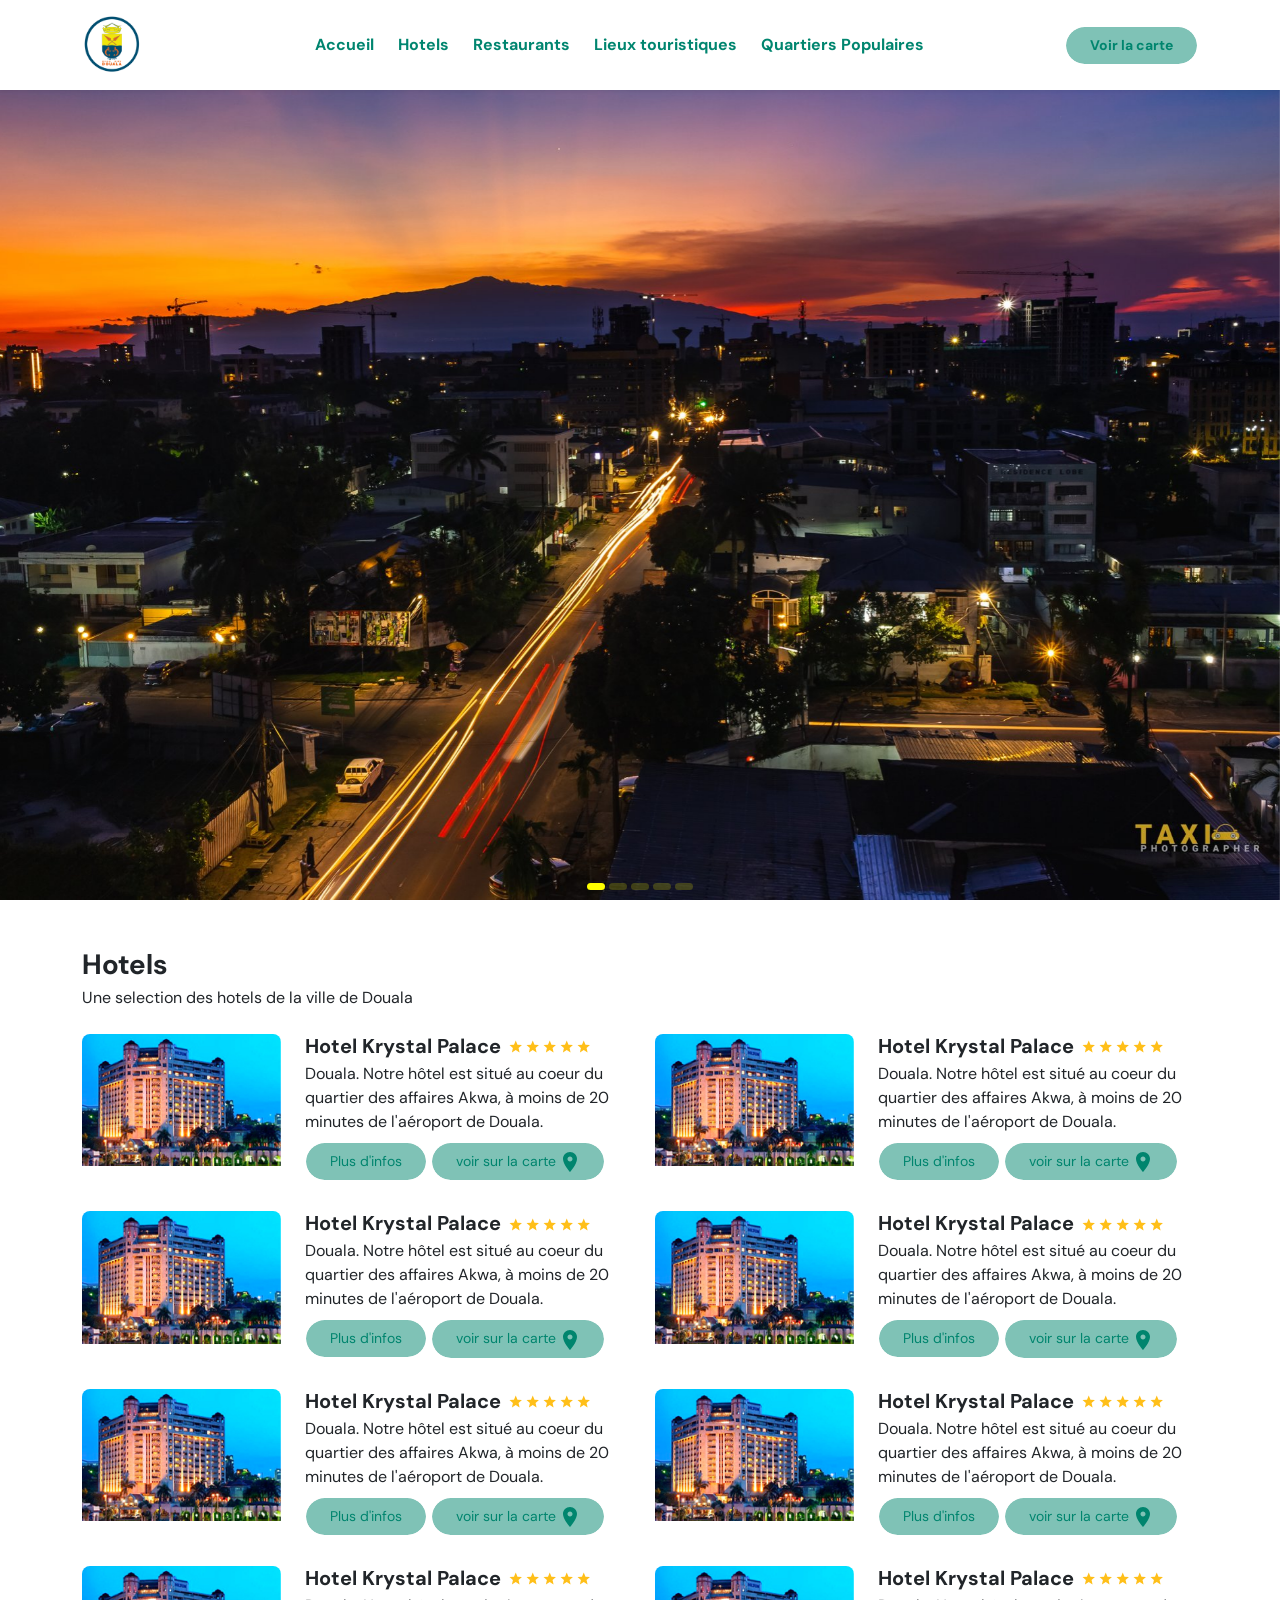
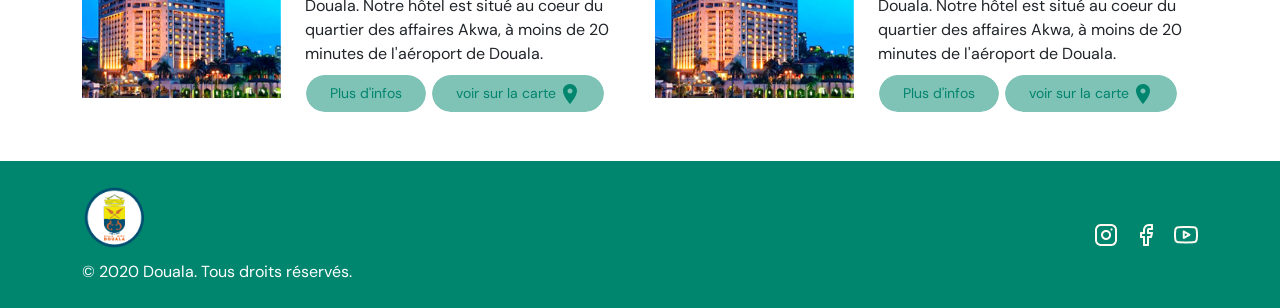
==== pages/hotels.html @ 654ea7e2 "Ajout des pages hotels, lieux touristiques et completion de la page d'accueil en responsive" ====
<!doctype html>
<html lang="en">
<head>
    <meta charset="UTF-8">
    <meta name="viewport"
          content="width=device-width, user-scalable=no, initial-scale=1.0, maximum-scale=1.0, minimum-scale=1.0">
    <meta http-equiv="X-UA-Compatible" content="ie=edge">
    <title>Douala - Lieux touristiques</title>
    <!-- Swiper css -->
    <link rel="stylesheet" href="https://unpkg.com/swiper@8/swiper-bundle.min.css"/>
    <!-- Bootstrap css -->
    <link href="https://cdn.jsdelivr.net/npm/bootstrap@5.1.3/dist/css/bootstrap.min.css" rel="stylesheet"
          integrity="sha384-1BmE4kWBq78iYhFldvKuhfTAU6auU8tT94WrHftjDbrCEXSU1oBoqyl2QvZ6jIW3" crossorigin="anonymous">
    <!-- Style css -->
    <link rel="stylesheet" href="../assets/css/style.css">
    <link rel="stylesheet" href="../assets/css/hotels.css">

</head>
<body>

<header class="header position-fixed top-0 w-100 bg-white">
    <div class="header-container container m-auto h-100 d-flex align-items-center justify-content-between">
        <a href="../index.html" class="logo d-flex">
            <img alt="logo CUD Douala" src="../images/logo-douala.png">
        </a>

        <ul class="navbar-menu d-flex align-items-center gap-2 fw-bold h-100">
            <li class="menu-item overflow-hidden"><a href="../index.html" class="menu-link">Accueil</a></li>
            <li class="menu-item overflow-hidden"><a href="" class="menu-link">Hotels</a></li>
            <li class="menu-item overflow-hidden"><a href="" class="menu-link">Restaurants</a></li>
            <li class="menu-item overflow-hidden"><a href="lieux-touristiques.html" class="menu-link">Lieux
                touristiques</a></li>
            <li class="menu-item overflow-hidden"><a href="" class="menu-link">Quartiers Populaires</a></li>
        </ul>

        <a href="#" class="button fw-bold">Voir la carte</a>
    </div>
</header>

<div class="hero swiper">
    <div class="swiper-wrapper">
        <div class="swiper-slide">
            <img src="../images/nigth.jpg" alt="image de la ville de douala en pleine nuit">
        </div>
        <div class="swiper-slide">
            <img src="../images/wouri-bay.jpg" alt="baies du fleuve wouri">
        </div>
        <div class="swiper-slide">
            <img src="../images/stade.jpg" alt="Stade de japoma">
        </div>
        <div class="swiper-slide">
            <img src="../images/cathedrale.jpg" alt="Cathedrale saint pierre et paul de Douala">
        </div>
        <div class="swiper-slide">
            <img src="../images/parcours-vita.jpg" alt="Parcours vita">
        </div>
    </div>

    <div class="swiper-pagination d-flex align-items-center justify-content-center gap-1"></div>
</div>

<div class="hotels py-5">
    <div class="container m-auto">
        <h3 class="fw-bold mb-1">Hotels</h3>
        <p class="mb-4">Une selection des hotels de la ville de Douala</p>

        <div class="hotels-content">
            <div class="hotel d-flex flex-column gap-4">
                <div class="hotel-img">
                    <img src="/images/hotels.png" alt="image d'un hotel">
                </div>

                <div class="hotel-infos">
                    <div class="d-flex gap-2">
                        <h3 class="hotel-infos__title fw-bold mb-1">Hotel Krystal Palace</h3>
                        <div class="hotel-infos__stars">
                            <img src="/images/star.svg" alt="star icon">
                            <img src="/images/star.svg" alt="star icon">
                            <img src="/images/star.svg" alt="star icon">
                            <img src="/images/star.svg" alt="star icon">
                            <img src="/images/star.svg" alt="star icon">
                        </div>
                    </div>

                    <p class="hotel-infos__text mb-2">
                        Douala. Notre hôtel est situé au coeur du quartier des affaires Akwa, à moins
                        de 20 minutes de l'aéroport de Douala.
                    </p>

                    <div class="btns">
                        <button class="button">Plus d'infos</button>
                        <button class="button">
                            <span>voir sur la carte</span>
                            <svg width="56" height="80" viewBox="0 0 56 80" fill="none"
                                 xmlns="http://www.w3.org/2000/svg">
                                <path d="M28 0C12.52 0 0 12.52 0 28C0 49 28 80 28 80C28 80 56 49 56 28C56 12.52 43.48 0 28 0ZM28 38C22.48 38 18 33.52 18 28C18 22.48 22.48 18 28 18C33.52 18 38 22.48 38 28C38 33.52 33.52 38 28 38Z"
                                      fill="black"/>
                            </svg>

                        </button>
                    </div>

                </div>
            </div>
            <div class="hotel d-flex flex-column gap-4">
                <div class="hotel-img">
                    <img src="/images/hotels.png" alt="image d'un hotel">
                </div>

                <div class="hotel-infos">
                    <div class="d-flex gap-2">
                        <h3 class="hotel-infos__title fw-bold mb-1">Hotel Krystal Palace</h3>
                        <div class="hotel-infos__stars">
                            <img src="/images/star.svg" alt="star icon">
                            <img src="/images/star.svg" alt="star icon">
                            <img src="/images/star.svg" alt="star icon">
                            <img src="/images/star.svg" alt="star icon">
                            <img src="/images/star.svg" alt="star icon">
                        </div>
                    </div>

                    <p class="hotel-infos__text mb-2">
                        Douala. Notre hôtel est situé au coeur du quartier des affaires Akwa, à moins
                        de 20 minutes de l'aéroport de Douala.
                    </p>

                    <div class="btns">
                        <button class="button">Plus d'infos</button>
                        <button class="button">
                            <span>voir sur la carte</span>
                            <svg width="56" height="80" viewBox="0 0 56 80" fill="none"
                                 xmlns="http://www.w3.org/2000/svg">
                                <path d="M28 0C12.52 0 0 12.52 0 28C0 49 28 80 28 80C28 80 56 49 56 28C56 12.52 43.48 0 28 0ZM28 38C22.48 38 18 33.52 18 28C18 22.48 22.48 18 28 18C33.52 18 38 22.48 38 28C38 33.52 33.52 38 28 38Z"
                                      fill="black"/>
                            </svg>

                        </button>
                    </div>

                </div>
            </div>
            <div class="hotel d-flex flex-column gap-4">
                <div class="hotel-img">
                    <img src="/images/hotels.png" alt="image d'un hotel">
                </div>

                <div class="hotel-infos">
                    <div class="d-flex gap-2">
                        <h3 class="hotel-infos__title fw-bold mb-1">Hotel Krystal Palace</h3>
                        <div class="hotel-infos__stars">
                            <img src="/images/star.svg" alt="star icon">
                            <img src="/images/star.svg" alt="star icon">
                            <img src="/images/star.svg" alt="star icon">
                            <img src="/images/star.svg" alt="star icon">
                            <img src="/images/star.svg" alt="star icon">
                        </div>
                    </div>

                    <p class="hotel-infos__text mb-2">
                        Douala. Notre hôtel est situé au coeur du quartier des affaires Akwa, à moins
                        de 20 minutes de l'aéroport de Douala.
                    </p>

                    <div class="btns">
                        <button class="button">Plus d'infos</button>
                        <button class="button">
                            <span>voir sur la carte</span>
                            <svg width="56" height="80" viewBox="0 0 56 80" fill="none"
                                 xmlns="http://www.w3.org/2000/svg">
                                <path d="M28 0C12.52 0 0 12.52 0 28C0 49 28 80 28 80C28 80 56 49 56 28C56 12.52 43.48 0 28 0ZM28 38C22.48 38 18 33.52 18 28C18 22.48 22.48 18 28 18C33.52 18 38 22.48 38 28C38 33.52 33.52 38 28 38Z"
                                      fill="black"/>
                            </svg>

                        </button>
                    </div>

                </div>
            </div>
            <div class="hotel d-flex flex-column gap-4">
                <div class="hotel-img">
                    <img src="/images/hotels.png" alt="image d'un hotel">
                </div>

                <div class="hotel-infos">
                    <div class="d-flex gap-2">
                        <h3 class="hotel-infos__title fw-bold mb-1">Hotel Krystal Palace</h3>
                        <div class="hotel-infos__stars">
                            <img src="/images/star.svg" alt="star icon">
                            <img src="/images/star.svg" alt="star icon">
                            <img src="/images/star.svg" alt="star icon">
                            <img src="/images/star.svg" alt="star icon">
                            <img src="/images/star.svg" alt="star icon">
                        </div>
                    </div>

                    <p class="hotel-infos__text mb-2">
                        Douala. Notre hôtel est situé au coeur du quartier des affaires Akwa, à moins
                        de 20 minutes de l'aéroport de Douala.
                    </p>

                    <div class="btns">
                        <button class="button">Plus d'infos</button>
                        <button class="button">
                            <span>voir sur la carte</span>
                            <svg width="56" height="80" viewBox="0 0 56 80" fill="none"
                                 xmlns="http://www.w3.org/2000/svg">
                                <path d="M28 0C12.52 0 0 12.52 0 28C0 49 28 80 28 80C28 80 56 49 56 28C56 12.52 43.48 0 28 0ZM28 38C22.48 38 18 33.52 18 28C18 22.48 22.48 18 28 18C33.52 18 38 22.48 38 28C38 33.52 33.52 38 28 38Z"
                                      fill="black"/>
                            </svg>

                        </button>
                    </div>

                </div>
            </div>
            <div class="hotel d-flex flex-column gap-4">
                <div class="hotel-img">
                    <img src="/images/hotels.png" alt="image d'un hotel">
                </div>

                <div class="hotel-infos">
                    <div class="d-flex gap-2">
                        <h3 class="hotel-infos__title fw-bold mb-1">Hotel Krystal Palace</h3>
                        <div class="hotel-infos__stars">
                            <img src="/images/star.svg" alt="star icon">
                            <img src="/images/star.svg" alt="star icon">
                            <img src="/images/star.svg" alt="star icon">
                            <img src="/images/star.svg" alt="star icon">
                            <img src="/images/star.svg" alt="star icon">
                        </div>
                    </div>

                    <p class="hotel-infos__text mb-2">
                        Douala. Notre hôtel est situé au coeur du quartier des affaires Akwa, à moins
                        de 20 minutes de l'aéroport de Douala.
                    </p>

                    <div class="btns">
                        <button class="button">Plus d'infos</button>
                        <button class="button">
                            <span>voir sur la carte</span>
                            <svg width="56" height="80" viewBox="0 0 56 80" fill="none"
                                 xmlns="http://www.w3.org/2000/svg">
                                <path d="M28 0C12.52 0 0 12.52 0 28C0 49 28 80 28 80C28 80 56 49 56 28C56 12.52 43.48 0 28 0ZM28 38C22.48 38 18 33.52 18 28C18 22.48 22.48 18 28 18C33.52 18 38 22.48 38 28C38 33.52 33.52 38 28 38Z"
                                      fill="black"/>
                            </svg>

                        </button>
                    </div>

                </div>
            </div>
            <div class="hotel d-flex flex-column gap-4">
                <div class="hotel-img">
                    <img src="/images/hotels.png" alt="image d'un hotel">
                </div>

                <div class="hotel-infos">
                    <div class="d-flex gap-2">
                        <h3 class="hotel-infos__title fw-bold mb-1">Hotel Krystal Palace</h3>
                        <div class="hotel-infos__stars">
                            <img src="/images/star.svg" alt="star icon">
                            <img src="/images/star.svg" alt="star icon">
                            <img src="/images/star.svg" alt="star icon">
                            <img src="/images/star.svg" alt="star icon">
                            <img src="/images/star.svg" alt="star icon">
                        </div>
                    </div>

                    <p class="hotel-infos__text mb-2">
                        Douala. Notre hôtel est situé au coeur du quartier des affaires Akwa, à moins
                        de 20 minutes de l'aéroport de Douala.
                    </p>

                    <div class="btns">
                        <button class="button">Plus d'infos</button>
                        <button class="button">
                            <span>voir sur la carte</span>
                            <svg width="56" height="80" viewBox="0 0 56 80" fill="none"
                                 xmlns="http://www.w3.org/2000/svg">
                                <path d="M28 0C12.52 0 0 12.52 0 28C0 49 28 80 28 80C28 80 56 49 56 28C56 12.52 43.48 0 28 0ZM28 38C22.48 38 18 33.52 18 28C18 22.48 22.48 18 28 18C33.52 18 38 22.48 38 28C38 33.52 33.52 38 28 38Z"
                                      fill="black"/>
                            </svg>

                        </button>
                    </div>

                </div>
            </div>
            <div class="hotel d-flex flex-column gap-4">
                <div class="hotel-img">
                    <img src="/images/hotels.png" alt="image d'un hotel">
                </div>

                <div class="hotel-infos">
                    <div class="d-flex gap-2">
                        <h3 class="hotel-infos__title fw-bold mb-1">Hotel Krystal Palace</h3>
                        <div class="hotel-infos__stars">
                            <img src="/images/star.svg" alt="star icon">
                            <img src="/images/star.svg" alt="star icon">
                            <img src="/images/star.svg" alt="star icon">
                            <img src="/images/star.svg" alt="star icon">
                            <img src="/images/star.svg" alt="star icon">
                        </div>
                    </div>

                    <p class="hotel-infos__text mb-2">
                        Douala. Notre hôtel est situé au coeur du quartier des affaires Akwa, à moins
                        de 20 minutes de l'aéroport de Douala.
                    </p>

                    <div class="btns">
                        <button class="button">Plus d'infos</button>
                        <button class="button">
                            <span>voir sur la carte</span>
                            <svg width="56" height="80" viewBox="0 0 56 80" fill="none"
                                 xmlns="http://www.w3.org/2000/svg">
                                <path d="M28 0C12.52 0 0 12.52 0 28C0 49 28 80 28 80C28 80 56 49 56 28C56 12.52 43.48 0 28 0ZM28 38C22.48 38 18 33.52 18 28C18 22.48 22.48 18 28 18C33.52 18 38 22.48 38 28C38 33.52 33.52 38 28 38Z"
                                      fill="black"/>
                            </svg>

                        </button>
                    </div>

                </div>
            </div>
            <div class="hotel d-flex flex-column gap-4">
                <div class="hotel-img">
                    <img src="/images/hotels.png" alt="image d'un hotel">
                </div>

                <div class="hotel-infos">
                    <div class="d-flex gap-2">
                        <h3 class="hotel-infos__title fw-bold mb-1">Hotel Krystal Palace</h3>
                        <div class="hotel-infos__stars">
                            <img src="/images/star.svg" alt="star icon">
                            <img src="/images/star.svg" alt="star icon">
                            <img src="/images/star.svg" alt="star icon">
                            <img src="/images/star.svg" alt="star icon">
                            <img src="/images/star.svg" alt="star icon">
                        </div>
                    </div>

                    <p class="hotel-infos__text mb-2">
                        Douala. Notre hôtel est situé au coeur du quartier des affaires Akwa, à moins
                        de 20 minutes de l'aéroport de Douala.
                    </p>

                    <div class="btns">
                        <button class="button">Plus d'infos</button>
                        <button class="button">
                            <span>voir sur la carte</span>
                            <svg width="56" height="80" viewBox="0 0 56 80" fill="none"
                                 xmlns="http://www.w3.org/2000/svg">
                                <path d="M28 0C12.52 0 0 12.52 0 28C0 49 28 80 28 80C28 80 56 49 56 28C56 12.52 43.48 0 28 0ZM28 38C22.48 38 18 33.52 18 28C18 22.48 22.48 18 28 18C33.52 18 38 22.48 38 28C38 33.52 33.52 38 28 38Z"
                                      fill="black"/>
                            </svg>

                        </button>
                    </div>

                </div>
            </div>
        </div>
    </div>
</div>

<footer class="footer">
    <div class="footer-container container m-auto py-4 d-flex flex-column flex-md-row justify-content-between gap-3">
        <div class="infos">
            <a href="../index.html" class="logo d-flex mb-2">
                <img alt="logo CUD Douala" src="../images/logo-douala.png">
            </a>

            <p class="copyright">
                &copy; 2020 Douala. Tous droits réservés.
            </p>
        </div>

        <div class="social-links d-flex align-items-center gap-3">
            <a href="#" class="social-link"><img src="../images/instagram.png" alt="instagram icon"></a>
            <a href="#" class="social-link"><img src="../images/facebook.png" alt="facebook icon"></a>
            <a href="#" class="social-link"><img src="../images/youtube.png" alt="youtube icon"></a>
        </div>
    </div>
</footer>


<!-- Swiper Js -->
<script src="https://unpkg.com/swiper@8/swiper-bundle.min.js"></script>
<script src="../assets/js/swiper.js"></script>
<!-- Bootstrap Js -->
<script src="https://cdn.jsdelivr.net/npm/bootstrap@5.1.3/dist/js/bootstrap.bundle.min.js"
        integrity="sha384-ka7Sk0Gln4gmtz2MlQnikT1wXgYsOg+OMhuP+IlRH9sENBO0LRn5q+8nbTov4+1p"
        crossorigin="anonymous"></script>
<!-- Js -->
<script src="../assets/js/app.js"></script>
</body>
</html>
---- assets/css/style.css ----
@import url("https://fonts.googleapis.com/css2?family=DM+Sans:wght@400;700&display=swap");
*, *::before, *::after {
  margin: 0 !important;
  padding: 0;
  box-sizing: border-box;
}

html, body {
  min-height: 100vh;
  font-family: "DM Sans", sans-serif;
}

a {
  text-decoration: none;
  color: inherit;
}
a:hover {
  color: inherit;
}

img {
  max-width: 100%;
  height: auto;
}

ul {
  list-style: none;
}

.container {
  margin: 0 auto;
}

.button {
  padding: 8px 24px;
  border-radius: 50px;
  background-color: #FFFFFF;
  color: #00856F !important;
  border: 1px solid transparent;
  transition: all 0.2s ease;
  position: relative;
  font-size: 14px;
  overflow: hidden;
}
.button:after {
  content: "";
  position: absolute;
  top: 0;
  left: 0;
  width: 100%;
  height: 100%;
  background-color: #00856F;
  opacity: 0.5;
  border-radius: inherit;
  transform: translateX(0%);
  transition: 0.3s ease;
}
.button:hover {
  border: 1px solid #00856F;
}
.button:hover:after {
  transform: translateX(-100%);
}

.header {
  height: 90px;
  z-index: 20;
  box-shadow: 0 0 4px rgba(0, 0, 0, 0.1);
}
.header-container .logo {
  width: 60px;
}
.header-container .navbar-menu .menu-item {
  padding: 4px;
  position: relative;
  border-radius: 24px;
}
.header-container .navbar-menu .menu-item::after {
  content: "";
  position: absolute;
  top: 50%;
  left: 50%;
  transform: translate(-150%, -50%);
  width: 110%;
  height: 105%;
  background-color: #00856F;
  opacity: 0.5;
  transition: 0.3s ease;
  user-select: none;
}
.header-container .navbar-menu .menu-item:hover {
  font-weight: bold;
}
.header-container .navbar-menu .menu-item:hover::after {
  transform: translate(-50%, -50%);
}
.header-container .navbar-menu .menu-link {
  color: #00856F;
  position: relative;
  padding: inherit;
  z-index: 20;
}
@media screen and (max-width: 768px) {
  .header-container .navbar-menu {
    display: none !important;
  }
  .header-container .button {
    display: none !important;
  }
}

.hero {
  height: 100vh;
}
.hero .swiper-wrapper .swiper-slide img {
  object-fit: cover;
  object-position: center center;
  width: 100%;
  height: 100%;
}
.hero .swiper-pagination-bullet {
  background: yellow;
  width: 18px;
  height: 7px;
  border-radius: 10px;
  margin: 0 5px;
}
@media screen and (max-width: 1024px) {
  .hero {
    height: 80vh;
  }
}
@media screen and (max-width: 540px) {
  .hero {
    height: 65vh;
  }
}

.footer {
  background-color: #00856F;
  color: #FFFFFF;
}
.footer .footer-container .logo {
  width: 65px;
}

/*# sourceMappingURL=style.css.map */
---- assets/css/hotels.css ----
.hotels-content {
  display: grid;
  grid-template-columns: repeat(1, 1fr);
  gap: 30px;
}
@media screen and (min-width: 768px) {
  .hotels-content {
    grid-template-columns: repeat(2, 1fr);
  }
}
@media screen and (min-width: 1200px) {
  .hotels-content .hotel {
    flex-direction: row !important;
  }
}

.hotel-img {
  border-radius: 8px;
  overflow: hidden;
}
.hotel-infos__title {
  font-size: 20px;
}
.hotel .btns button svg {
  width: 20px;
  height: 20px;
}
.hotel .btns button svg path {
  fill: #00856F;
}

/*# sourceMappingURL=hotels.css.map */
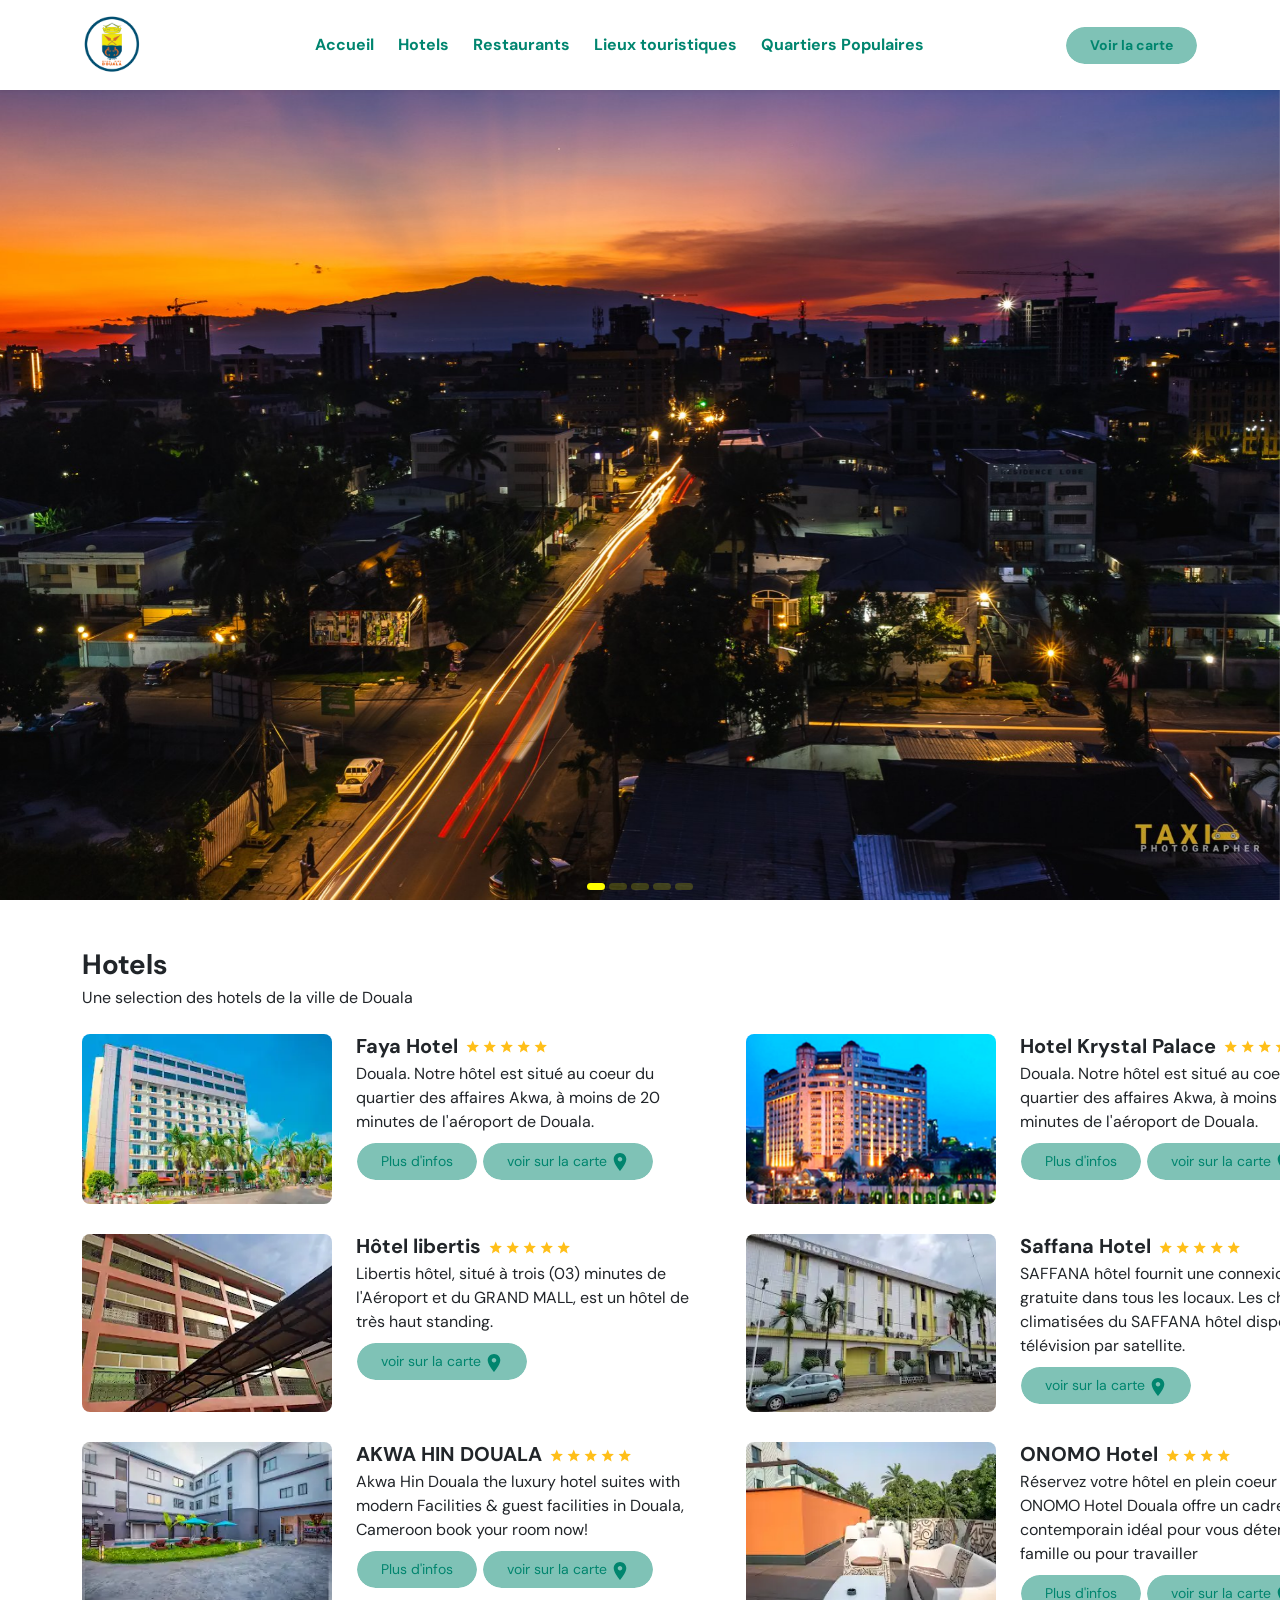
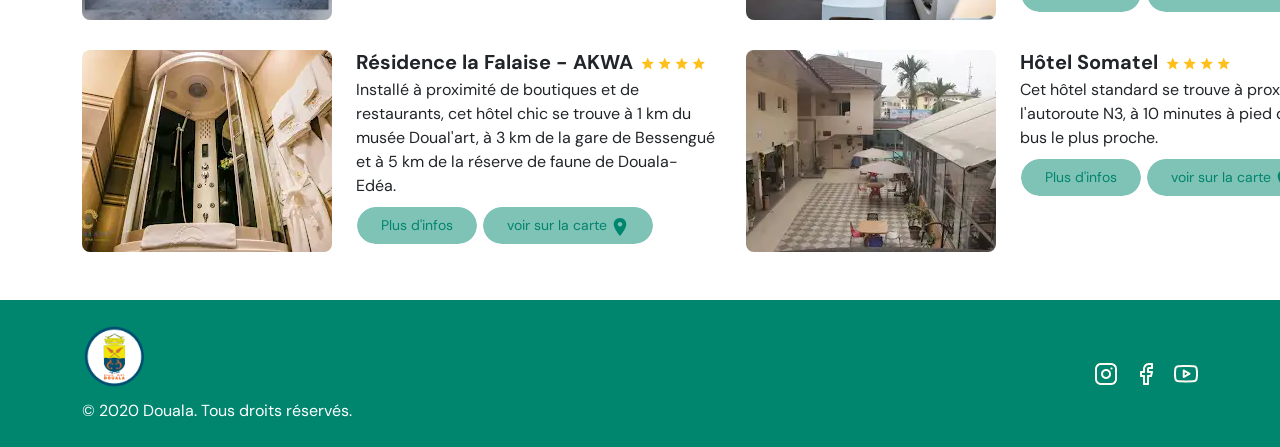
==== commit 22ac2baf: "Ajout des photos réeles sur les pages Accueil, hotels, restaurants et lieux touristiques" ====
--- a/pages/hotels.html
+++ b/pages/hotels.html
@@ -2,57 +2,63 @@
 <html lang="en">
 <head>
     <meta charset="UTF-8">
-    <meta name="viewport"
-          content="width=device-width, user-scalable=no, initial-scale=1.0, maximum-scale=1.0, minimum-scale=1.0">
-    <meta http-equiv="X-UA-Compatible" content="ie=edge">
+    <meta content="width=device-width, user-scalable=no, initial-scale=1.0, maximum-scale=1.0, minimum-scale=1.0"
+          name="viewport">
+    <meta content="ie=edge" http-equiv="X-UA-Compatible">
     <title>Douala - Lieux touristiques</title>
     <!-- Swiper css -->
-    <link rel="stylesheet" href="https://unpkg.com/swiper@8/swiper-bundle.min.css"/>
+    <link href="https://unpkg.com/swiper@8/swiper-bundle.min.css" rel="stylesheet"/>
     <!-- Bootstrap css -->
-    <link href="https://cdn.jsdelivr.net/npm/bootstrap@5.1.3/dist/css/bootstrap.min.css" rel="stylesheet"
-          integrity="sha384-1BmE4kWBq78iYhFldvKuhfTAU6auU8tT94WrHftjDbrCEXSU1oBoqyl2QvZ6jIW3" crossorigin="anonymous">
+    <link crossorigin="anonymous" href="https://cdn.jsdelivr.net/npm/bootstrap@5.1.3/dist/css/bootstrap.min.css"
+          integrity="sha384-1BmE4kWBq78iYhFldvKuhfTAU6auU8tT94WrHftjDbrCEXSU1oBoqyl2QvZ6jIW3" rel="stylesheet">
     <!-- Style css -->
-    <link rel="stylesheet" href="../assets/css/style.css">
-    <link rel="stylesheet" href="../assets/css/hotels.css">
+    <link href="../assets/css/style.css" rel="stylesheet">
+    <link href="../assets/css/hotels.css" rel="stylesheet">
 
 </head>
 <body>
 
 <header class="header position-fixed top-0 w-100 bg-white">
     <div class="header-container container m-auto h-100 d-flex align-items-center justify-content-between">
-        <a href="../index.html" class="logo d-flex">
+        <a class="logo d-flex" href="/index.html">
             <img alt="logo CUD Douala" src="../images/logo-douala.png">
         </a>
 
         <ul class="navbar-menu d-flex align-items-center gap-2 fw-bold h-100">
-            <li class="menu-item overflow-hidden"><a href="../index.html" class="menu-link">Accueil</a></li>
-            <li class="menu-item overflow-hidden"><a href="" class="menu-link">Hotels</a></li>
-            <li class="menu-item overflow-hidden"><a href="" class="menu-link">Restaurants</a></li>
-            <li class="menu-item overflow-hidden"><a href="lieux-touristiques.html" class="menu-link">Lieux
+            <li class="menu-item overflow-hidden"><a class="menu-link" href="/index.html">Accueil</a></li>
+            <li class="menu-item overflow-hidden"><a class="menu-link" href="hotels.html">Hotels</a></li>
+            <li class="menu-item overflow-hidden"><a class="menu-link" href="restaurants.html">Restaurants</a>
+            </li>
+            <li class="menu-item overflow-hidden"><a class="menu-link" href="lieux-touristiques.html">Lieux
                 touristiques</a></li>
-            <li class="menu-item overflow-hidden"><a href="" class="menu-link">Quartiers Populaires</a></li>
+            <li class="menu-item overflow-hidden"><a class="menu-link" href="quartiers-populaires.html">Quartiers
+                Populaires</a></li>
         </ul>
 
-        <a href="#" class="button fw-bold">Voir la carte</a>
+        <button class="hamburger-btn">
+            <span class="hamburger-btn__line"></span>
+        </button>
+
+        <a class="button fw-bold" href="#map">Voir la carte</a>
     </div>
 </header>
 
 <div class="hero swiper">
     <div class="swiper-wrapper">
         <div class="swiper-slide">
-            <img src="../images/nigth.jpg" alt="image de la ville de douala en pleine nuit">
+            <img alt="image de la ville de douala en pleine nuit" src="../images/nigth.jpg">
         </div>
         <div class="swiper-slide">
-            <img src="../images/wouri-bay.jpg" alt="baies du fleuve wouri">
+            <img alt="baies du fleuve wouri" src="../images/wouri-bay.jpg">
         </div>
         <div class="swiper-slide">
-            <img src="../images/stade.jpg" alt="Stade de japoma">
+            <img alt="Stade de japoma" src="../images/stade.jpg">
         </div>
         <div class="swiper-slide">
-            <img src="../images/cathedrale.jpg" alt="Cathedrale saint pierre et paul de Douala">
+            <img alt="Cathedrale saint pierre et paul de Douala" src="../images/cathedrale.jpg">
         </div>
         <div class="swiper-slide">
-            <img src="../images/parcours-vita.jpg" alt="Parcours vita">
+            <img alt="Parcours vita" src="../images/parcours-vita.jpg">
         </div>
     </div>
 
@@ -67,18 +73,18 @@
         <div class="hotels-content">
             <div class="hotel d-flex flex-column gap-4">
                 <div class="hotel-img">
-                    <img src="/images/hotels.png" alt="image d'un hotel">
-                </div>
-
-                <div class="hotel-infos">
-                    <div class="d-flex gap-2">
-                        <h3 class="hotel-infos__title fw-bold mb-1">Hotel Krystal Palace</h3>
-                        <div class="hotel-infos__stars">
-                            <img src="/images/star.svg" alt="star icon">
-                            <img src="/images/star.svg" alt="star icon">
-                            <img src="/images/star.svg" alt="star icon">
-                            <img src="/images/star.svg" alt="star icon">
-                            <img src="/images/star.svg" alt="star icon">
+                    <img alt="image d'un hotel" src="/images/faya.webp">
+                </div>
+
+                <div class="hotel-infos">
+                    <div class="d-flex gap-2">
+                        <h3 class="hotel-infos__title fw-bold mb-1">Faya Hotel</h3>
+                        <div class="hotel-infos__stars">
+                            <img alt="star icon" src="/images/star.svg">
+                            <img alt="star icon" src="/images/star.svg">
+                            <img alt="star icon" src="/images/star.svg">
+                            <img alt="star icon" src="/images/star.svg">
+                            <img alt="star icon" src="/images/star.svg">
                         </div>
                     </div>
 
@@ -88,34 +94,34 @@
                     </p>
 
                     <div class="btns">
-                        <button class="button">Plus d'infos</button>
-                        <button class="button">
-                            <span>voir sur la carte</span>
-                            <svg width="56" height="80" viewBox="0 0 56 80" fill="none"
-                                 xmlns="http://www.w3.org/2000/svg">
-                                <path d="M28 0C12.52 0 0 12.52 0 28C0 49 28 80 28 80C28 80 56 49 56 28C56 12.52 43.48 0 28 0ZM28 38C22.48 38 18 33.52 18 28C18 22.48 22.48 18 28 18C33.52 18 38 22.48 38 28C38 33.52 33.52 38 28 38Z"
-                                      fill="black"/>
-                            </svg>
-
-                        </button>
-                    </div>
-
-                </div>
-            </div>
-            <div class="hotel d-flex flex-column gap-4">
-                <div class="hotel-img">
-                    <img src="/images/hotels.png" alt="image d'un hotel">
+                        <a class="button d-inline-block" href="http://www.fayahotel.com/">Plus d'infos</a>
+                        <a class="button d-inline-block" href="https://goo.gl/maps/s8HPy2hYcVVmaNhNA">
+                            <span>voir sur la carte</span>
+                            <svg fill="none" height="80" viewBox="0 0 56 80" width="56"
+                                 xmlns="http://www.w3.org/2000/svg">
+                                <path d="M28 0C12.52 0 0 12.52 0 28C0 49 28 80 28 80C28 80 56 49 56 28C56 12.52 43.48 0 28 0ZM28 38C22.48 38 18 33.52 18 28C18 22.48 22.48 18 28 18C33.52 18 38 22.48 38 28C38 33.52 33.52 38 28 38Z"
+                                      fill="black"/>
+                            </svg>
+
+                        </a>
+                    </div>
+
+                </div>
+            </div>
+            <div class="hotel d-flex flex-column gap-4">
+                <div class="hotel-img">
+                    <img alt="image d'un hotel" src="/images/hotels.png">
                 </div>
 
                 <div class="hotel-infos">
                     <div class="d-flex gap-2">
                         <h3 class="hotel-infos__title fw-bold mb-1">Hotel Krystal Palace</h3>
                         <div class="hotel-infos__stars">
-                            <img src="/images/star.svg" alt="star icon">
-                            <img src="/images/star.svg" alt="star icon">
-                            <img src="/images/star.svg" alt="star icon">
-                            <img src="/images/star.svg" alt="star icon">
-                            <img src="/images/star.svg" alt="star icon">
+                            <img alt="star icon" src="/images/star.svg">
+                            <img alt="star icon" src="/images/star.svg">
+                            <img alt="star icon" src="/images/star.svg">
+                            <img alt="star icon" src="/images/star.svg">
+                            <img alt="star icon" src="/images/star.svg">
                         </div>
                     </div>
 
@@ -125,242 +131,246 @@
                     </p>
 
                     <div class="btns">
-                        <button class="button">Plus d'infos</button>
-                        <button class="button">
-                            <span>voir sur la carte</span>
-                            <svg width="56" height="80" viewBox="0 0 56 80" fill="none"
-                                 xmlns="http://www.w3.org/2000/svg">
-                                <path d="M28 0C12.52 0 0 12.52 0 28C0 49 28 80 28 80C28 80 56 49 56 28C56 12.52 43.48 0 28 0ZM28 38C22.48 38 18 33.52 18 28C18 22.48 22.48 18 28 18C33.52 18 38 22.48 38 28C38 33.52 33.52 38 28 38Z"
-                                      fill="black"/>
-                            </svg>
-
-                        </button>
-                    </div>
-
-                </div>
-            </div>
-            <div class="hotel d-flex flex-column gap-4">
-                <div class="hotel-img">
-                    <img src="/images/hotels.png" alt="image d'un hotel">
-                </div>
-
-                <div class="hotel-infos">
-                    <div class="d-flex gap-2">
-                        <h3 class="hotel-infos__title fw-bold mb-1">Hotel Krystal Palace</h3>
-                        <div class="hotel-infos__stars">
-                            <img src="/images/star.svg" alt="star icon">
-                            <img src="/images/star.svg" alt="star icon">
-                            <img src="/images/star.svg" alt="star icon">
-                            <img src="/images/star.svg" alt="star icon">
-                            <img src="/images/star.svg" alt="star icon">
-                        </div>
-                    </div>
-
-                    <p class="hotel-infos__text mb-2">
-                        Douala. Notre hôtel est situé au coeur du quartier des affaires Akwa, à moins
-                        de 20 minutes de l'aéroport de Douala.
-                    </p>
-
-                    <div class="btns">
-                        <button class="button">Plus d'infos</button>
-                        <button class="button">
-                            <span>voir sur la carte</span>
-                            <svg width="56" height="80" viewBox="0 0 56 80" fill="none"
-                                 xmlns="http://www.w3.org/2000/svg">
-                                <path d="M28 0C12.52 0 0 12.52 0 28C0 49 28 80 28 80C28 80 56 49 56 28C56 12.52 43.48 0 28 0ZM28 38C22.48 38 18 33.52 18 28C18 22.48 22.48 18 28 18C33.52 18 38 22.48 38 28C38 33.52 33.52 38 28 38Z"
-                                      fill="black"/>
-                            </svg>
-
-                        </button>
-                    </div>
-
-                </div>
-            </div>
-            <div class="hotel d-flex flex-column gap-4">
-                <div class="hotel-img">
-                    <img src="/images/hotels.png" alt="image d'un hotel">
-                </div>
-
-                <div class="hotel-infos">
-                    <div class="d-flex gap-2">
-                        <h3 class="hotel-infos__title fw-bold mb-1">Hotel Krystal Palace</h3>
-                        <div class="hotel-infos__stars">
-                            <img src="/images/star.svg" alt="star icon">
-                            <img src="/images/star.svg" alt="star icon">
-                            <img src="/images/star.svg" alt="star icon">
-                            <img src="/images/star.svg" alt="star icon">
-                            <img src="/images/star.svg" alt="star icon">
-                        </div>
-                    </div>
-
-                    <p class="hotel-infos__text mb-2">
-                        Douala. Notre hôtel est situé au coeur du quartier des affaires Akwa, à moins
-                        de 20 minutes de l'aéroport de Douala.
-                    </p>
-
-                    <div class="btns">
-                        <button class="button">Plus d'infos</button>
-                        <button class="button">
-                            <span>voir sur la carte</span>
-                            <svg width="56" height="80" viewBox="0 0 56 80" fill="none"
-                                 xmlns="http://www.w3.org/2000/svg">
-                                <path d="M28 0C12.52 0 0 12.52 0 28C0 49 28 80 28 80C28 80 56 49 56 28C56 12.52 43.48 0 28 0ZM28 38C22.48 38 18 33.52 18 28C18 22.48 22.48 18 28 18C33.52 18 38 22.48 38 28C38 33.52 33.52 38 28 38Z"
-                                      fill="black"/>
-                            </svg>
-
-                        </button>
-                    </div>
-
-                </div>
-            </div>
-            <div class="hotel d-flex flex-column gap-4">
-                <div class="hotel-img">
-                    <img src="/images/hotels.png" alt="image d'un hotel">
-                </div>
-
-                <div class="hotel-infos">
-                    <div class="d-flex gap-2">
-                        <h3 class="hotel-infos__title fw-bold mb-1">Hotel Krystal Palace</h3>
-                        <div class="hotel-infos__stars">
-                            <img src="/images/star.svg" alt="star icon">
-                            <img src="/images/star.svg" alt="star icon">
-                            <img src="/images/star.svg" alt="star icon">
-                            <img src="/images/star.svg" alt="star icon">
-                            <img src="/images/star.svg" alt="star icon">
-                        </div>
-                    </div>
-
-                    <p class="hotel-infos__text mb-2">
-                        Douala. Notre hôtel est situé au coeur du quartier des affaires Akwa, à moins
-                        de 20 minutes de l'aéroport de Douala.
-                    </p>
-
-                    <div class="btns">
-                        <button class="button">Plus d'infos</button>
-                        <button class="button">
-                            <span>voir sur la carte</span>
-                            <svg width="56" height="80" viewBox="0 0 56 80" fill="none"
-                                 xmlns="http://www.w3.org/2000/svg">
-                                <path d="M28 0C12.52 0 0 12.52 0 28C0 49 28 80 28 80C28 80 56 49 56 28C56 12.52 43.48 0 28 0ZM28 38C22.48 38 18 33.52 18 28C18 22.48 22.48 18 28 18C33.52 18 38 22.48 38 28C38 33.52 33.52 38 28 38Z"
-                                      fill="black"/>
-                            </svg>
-
-                        </button>
-                    </div>
-
-                </div>
-            </div>
-            <div class="hotel d-flex flex-column gap-4">
-                <div class="hotel-img">
-                    <img src="/images/hotels.png" alt="image d'un hotel">
-                </div>
-
-                <div class="hotel-infos">
-                    <div class="d-flex gap-2">
-                        <h3 class="hotel-infos__title fw-bold mb-1">Hotel Krystal Palace</h3>
-                        <div class="hotel-infos__stars">
-                            <img src="/images/star.svg" alt="star icon">
-                            <img src="/images/star.svg" alt="star icon">
-                            <img src="/images/star.svg" alt="star icon">
-                            <img src="/images/star.svg" alt="star icon">
-                            <img src="/images/star.svg" alt="star icon">
-                        </div>
-                    </div>
-
-                    <p class="hotel-infos__text mb-2">
-                        Douala. Notre hôtel est situé au coeur du quartier des affaires Akwa, à moins
-                        de 20 minutes de l'aéroport de Douala.
-                    </p>
-
-                    <div class="btns">
-                        <button class="button">Plus d'infos</button>
-                        <button class="button">
-                            <span>voir sur la carte</span>
-                            <svg width="56" height="80" viewBox="0 0 56 80" fill="none"
-                                 xmlns="http://www.w3.org/2000/svg">
-                                <path d="M28 0C12.52 0 0 12.52 0 28C0 49 28 80 28 80C28 80 56 49 56 28C56 12.52 43.48 0 28 0ZM28 38C22.48 38 18 33.52 18 28C18 22.48 22.48 18 28 18C33.52 18 38 22.48 38 28C38 33.52 33.52 38 28 38Z"
-                                      fill="black"/>
-                            </svg>
-
-                        </button>
-                    </div>
-
-                </div>
-            </div>
-            <div class="hotel d-flex flex-column gap-4">
-                <div class="hotel-img">
-                    <img src="/images/hotels.png" alt="image d'un hotel">
-                </div>
-
-                <div class="hotel-infos">
-                    <div class="d-flex gap-2">
-                        <h3 class="hotel-infos__title fw-bold mb-1">Hotel Krystal Palace</h3>
-                        <div class="hotel-infos__stars">
-                            <img src="/images/star.svg" alt="star icon">
-                            <img src="/images/star.svg" alt="star icon">
-                            <img src="/images/star.svg" alt="star icon">
-                            <img src="/images/star.svg" alt="star icon">
-                            <img src="/images/star.svg" alt="star icon">
-                        </div>
-                    </div>
-
-                    <p class="hotel-infos__text mb-2">
-                        Douala. Notre hôtel est situé au coeur du quartier des affaires Akwa, à moins
-                        de 20 minutes de l'aéroport de Douala.
-                    </p>
-
-                    <div class="btns">
-                        <button class="button">Plus d'infos</button>
-                        <button class="button">
-                            <span>voir sur la carte</span>
-                            <svg width="56" height="80" viewBox="0 0 56 80" fill="none"
-                                 xmlns="http://www.w3.org/2000/svg">
-                                <path d="M28 0C12.52 0 0 12.52 0 28C0 49 28 80 28 80C28 80 56 49 56 28C56 12.52 43.48 0 28 0ZM28 38C22.48 38 18 33.52 18 28C18 22.48 22.48 18 28 18C33.52 18 38 22.48 38 28C38 33.52 33.52 38 28 38Z"
-                                      fill="black"/>
-                            </svg>
-
-                        </button>
-                    </div>
-
-                </div>
-            </div>
-            <div class="hotel d-flex flex-column gap-4">
-                <div class="hotel-img">
-                    <img src="/images/hotels.png" alt="image d'un hotel">
-                </div>
-
-                <div class="hotel-infos">
-                    <div class="d-flex gap-2">
-                        <h3 class="hotel-infos__title fw-bold mb-1">Hotel Krystal Palace</h3>
-                        <div class="hotel-infos__stars">
-                            <img src="/images/star.svg" alt="star icon">
-                            <img src="/images/star.svg" alt="star icon">
-                            <img src="/images/star.svg" alt="star icon">
-                            <img src="/images/star.svg" alt="star icon">
-                            <img src="/images/star.svg" alt="star icon">
-                        </div>
-                    </div>
-
-                    <p class="hotel-infos__text mb-2">
-                        Douala. Notre hôtel est situé au coeur du quartier des affaires Akwa, à moins
-                        de 20 minutes de l'aéroport de Douala.
-                    </p>
-
-                    <div class="btns">
-                        <button class="button">Plus d'infos</button>
-                        <button class="button">
-                            <span>voir sur la carte</span>
-                            <svg width="56" height="80" viewBox="0 0 56 80" fill="none"
-                                 xmlns="http://www.w3.org/2000/svg">
-                                <path d="M28 0C12.52 0 0 12.52 0 28C0 49 28 80 28 80C28 80 56 49 56 28C56 12.52 43.48 0 28 0ZM28 38C22.48 38 18 33.52 18 28C18 22.48 22.48 18 28 18C33.52 18 38 22.48 38 28C38 33.52 33.52 38 28 38Z"
-                                      fill="black"/>
-                            </svg>
-
-                        </button>
-                    </div>
-
-                </div>
-            </div>
+                        <a class="button d-inline-block" href="http://www.krystalpalacedouala.com/">Plus d'infos</a>
+                        <a class="button d-inline-block" href="https://goo.gl/maps/UtaBmJW7RYrkADUBA">
+                            <span>voir sur la carte</span>
+                            <svg fill="none" height="80" viewBox="0 0 56 80" width="56"
+                                 xmlns="http://www.w3.org/2000/svg">
+                                <path d="M28 0C12.52 0 0 12.52 0 28C0 49 28 80 28 80C28 80 56 49 56 28C56 12.52 43.48 0 28 0ZM28 38C22.48 38 18 33.52 18 28C18 22.48 22.48 18 28 18C33.52 18 38 22.48 38 28C38 33.52 33.52 38 28 38Z"
+                                      fill="black"/>
+                            </svg>
+
+                        </a>
+                    </div>
+
+                </div>
+            </div>
+            <div class="hotel d-flex flex-column gap-4">
+                <div class="hotel-img">
+                    <img alt="image d'un hotel" src="/images/libertis.webp">
+                </div>
+
+                <div class="hotel-infos">
+                    <div class="d-flex gap-2">
+                        <h3 class="hotel-infos__title fw-bold mb-1">Hôtel libertis</h3>
+                        <div class="hotel-infos__stars">
+                            <img alt="star icon" src="/images/star.svg">
+                            <img alt="star icon" src="/images/star.svg">
+                            <img alt="star icon" src="/images/star.svg">
+                            <img alt="star icon" src="/images/star.svg">
+                            <img alt="star icon" src="/images/star.svg">
+                        </div>
+                    </div>
+
+                    <p class="hotel-infos__text mb-2">
+                        Libertis hôtel, situé à trois (03) minutes de l'Aéroport et du GRAND MALL, est un hôtel de très
+                        haut standing.
+                    </p>
+
+                    <div class="btns">
+                        <a class="button d-inline-block" href="https://goo.gl/maps/4qAh7TgRp7Hg4qQy8">
+                            <span>voir sur la carte</span>
+                            <svg fill="none" height="80" viewBox="0 0 56 80" width="56"
+                                 xmlns="http://www.w3.org/2000/svg">
+                                <path d="M28 0C12.52 0 0 12.52 0 28C0 49 28 80 28 80C28 80 56 49 56 28C56 12.52 43.48 0 28 0ZM28 38C22.48 38 18 33.52 18 28C18 22.48 22.48 18 28 18C33.52 18 38 22.48 38 28C38 33.52 33.52 38 28 38Z"
+                                      fill="black"/>
+                            </svg>
+
+                        </a>
+                    </div>
+
+                </div>
+            </div>
+            <div class="hotel d-flex flex-column gap-4">
+                <div class="hotel-img">
+                    <img alt="image d'un hotel" src="/images/safana.webp">
+                </div>
+
+                <div class="hotel-infos">
+                    <div class="d-flex gap-2">
+                        <h3 class="hotel-infos__title fw-bold mb-1">Saffana Hotel</h3>
+                        <div class="hotel-infos__stars">
+                            <img alt="star icon" src="/images/star.svg">
+                            <img alt="star icon" src="/images/star.svg">
+                            <img alt="star icon" src="/images/star.svg">
+                            <img alt="star icon" src="/images/star.svg">
+                            <img alt="star icon" src="/images/star.svg">
+                        </div>
+                    </div>
+
+                    <p class="hotel-infos__text mb-2">
+                        SAFFANA hôtel fournit une connexion Wi-Fi gratuite dans tous les locaux. Les chambres
+                        climatisées du SAFFANA hôtel disposent d'une télévision par satellite.
+                    </p>
+
+                    <div class="btns">
+                        <a class="button d-inline-block" href="https://goo.gl/maps/42rto6SjXKsgYpGr9">
+                            <span>voir sur la carte</span>
+                            <svg fill="none" height="80" viewBox="0 0 56 80" width="56"
+                                 xmlns="http://www.w3.org/2000/svg">
+                                <path d="M28 0C12.52 0 0 12.52 0 28C0 49 28 80 28 80C28 80 56 49 56 28C56 12.52 43.48 0 28 0ZM28 38C22.48 38 18 33.52 18 28C18 22.48 22.48 18 28 18C33.52 18 38 22.48 38 28C38 33.52 33.52 38 28 38Z"
+                                      fill="black"/>
+                            </svg>
+
+                        </a>
+                    </div>
+
+                </div>
+            </div>
+
+            <div class="hotel d-flex flex-column gap-4">
+                <div class="hotel-img">
+                    <img alt="image d'un hotel" src="/images/akwa-hin.webp">
+                </div>
+
+                <div class="hotel-infos">
+                    <div class="d-flex gap-2">
+                        <h3 class="hotel-infos__title fw-bold mb-1">AKWA HIN DOUALA</h3>
+                        <div class="hotel-infos__stars">
+                            <img alt="star icon" src="/images/star.svg">
+                            <img alt="star icon" src="/images/star.svg">
+                            <img alt="star icon" src="/images/star.svg">
+                            <img alt="star icon" src="/images/star.svg">
+                            <img alt="star icon" src="/images/star.svg">
+                        </div>
+                    </div>
+
+                    <p class="hotel-infos__text mb-2">
+                        Akwa Hin Douala the luxury hotel suites with modern Facilities & guest facilities
+                        in Douala, Cameroon book your room now!
+                    </p>
+
+                    <div class="btns">
+                        <a class="button d-inline-block" href="https://hotelakwahin.com/">Plus d'infos</a>
+                        <a class="button d-inline-block" href="https://g.page/akwa-hin?share">
+                            <span>voir sur la carte</span>
+                            <svg fill="none" height="80" viewBox="0 0 56 80" width="56"
+                                 xmlns="http://www.w3.org/2000/svg">
+                                <path d="M28 0C12.52 0 0 12.52 0 28C0 49 28 80 28 80C28 80 56 49 56 28C56 12.52 43.48 0 28 0ZM28 38C22.48 38 18 33.52 18 28C18 22.48 22.48 18 28 18C33.52 18 38 22.48 38 28C38 33.52 33.52 38 28 38Z"
+                                      fill="black"/>
+                            </svg>
+
+                        </a>
+                    </div>
+
+                </div>
+            </div>
+
+            <div class="hotel d-flex flex-column gap-4">
+                <div class="hotel-img">
+                    <img alt="image d'un hotel" src="/images/onomo.webp">
+                </div>
+
+                <div class="hotel-infos">
+                    <div class="d-flex gap-2">
+                        <h3 class="hotel-infos__title fw-bold mb-1">ONOMO Hotel</h3>
+                        <div class="hotel-infos__stars">
+                            <img alt="star icon" src="/images/star.svg">
+                            <img alt="star icon" src="/images/star.svg">
+                            <img alt="star icon" src="/images/star.svg">
+                            <img alt="star icon" src="/images/star.svg">
+                        </div>
+                    </div>
+
+                    <p class="hotel-infos__text mb-2">
+                        Réservez votre hôtel en plein coeur de Douala. Le ONOMO Hotel Douala offre un cadre contemporain
+                        idéal pour vous détendre en famille ou pour travailler
+                    </p>
+
+                    <div class="btns">
+                        <a class="button d-inline-block" href="http://www.onomohotel.com/">Plus d'infos</a>
+                        <a class="button d-inline-block" href="https://g.page/ONOMO-Hotel-Douala?share">
+                            <span>voir sur la carte</span>
+                            <svg fill="none" height="80" viewBox="0 0 56 80" width="56"
+                                 xmlns="http://www.w3.org/2000/svg">
+                                <path d="M28 0C12.52 0 0 12.52 0 28C0 49 28 80 28 80C28 80 56 49 56 28C56 12.52 43.48 0 28 0ZM28 38C22.48 38 18 33.52 18 28C18 22.48 22.48 18 28 18C33.52 18 38 22.48 38 28C38 33.52 33.52 38 28 38Z"
+                                      fill="black"/>
+                            </svg>
+
+                        </a>
+                    </div>
+
+                </div>
+            </div>
+
+            <div class="hotel d-flex flex-column gap-4">
+                <div class="hotel-img">
+                    <img alt="image d'un hotel" src="/images/falaise.webp">
+                </div>
+
+                <div class="hotel-infos">
+                    <div class="d-flex gap-2">
+                        <h3 class="hotel-infos__title fw-bold mb-1">Résidence la Falaise - AKWA</h3>
+                        <div class="hotel-infos__stars">
+                            <img alt="star icon" src="/images/star.svg">
+                            <img alt="star icon" src="/images/star.svg">
+                            <img alt="star icon" src="/images/star.svg">
+                            <img alt="star icon" src="/images/star.svg">
+                        </div>
+                    </div>
+
+                    <p class="hotel-infos__text mb-2">
+                        Installé à proximité de boutiques et de restaurants, cet hôtel chic se trouve à 1 km du musée
+                        Doual'art, à 3 km de la gare de Bessengué et à 5 km de la réserve de faune de Douala-Edéa.
+                    </p>
+
+                    <div class="btns">
+                        <a class="button d-inline-block" href="http://www.hotelresidencelafalaise.com/">Plus d'infos</a>
+                        <a class="button d-inline-block" href="https://goo.gl/maps/hzAtfM2SSAiQXCNJ9">
+                            <span>voir sur la carte</span>
+                            <svg fill="none" height="80" viewBox="0 0 56 80" width="56"
+                                 xmlns="http://www.w3.org/2000/svg">
+                                <path d="M28 0C12.52 0 0 12.52 0 28C0 49 28 80 28 80C28 80 56 49 56 28C56
+                                12.52 43.48 0 28 0ZM28 38C22.48 38 18 33.52 18 28C18 22.48 22.48 18 28 18C33.52 18 38
+                                22.48 38 28C38 33.52 33.52 38 28 38Z"
+                                      fill="black"/>
+                            </svg>
+
+                        </a>
+                    </div>
+
+                </div>
+            </div>
+
+            <div class="hotel d-flex flex-column gap-4">
+                <div class="hotel-img">
+                    <img alt="image d'un hotel" src="/images/somatel.webp">
+                </div>
+
+                <div class="hotel-infos">
+                    <div class="d-flex gap-2">
+                        <h3 class="hotel-infos__title fw-bold mb-1">Hôtel Somatel</h3>
+                        <div class="hotel-infos__stars">
+                            <img alt="star icon" src="/images/star.svg">
+                            <img alt="star icon" src="/images/star.svg">
+                            <img alt="star icon" src="/images/star.svg">
+                            <img alt="star icon" src="/images/star.svg">
+                        </div>
+                    </div>
+
+                    <p class="hotel-infos__text mb-2">
+                        Cet hôtel standard se trouve à proximité de l'autoroute N3, à 10 minutes à pied de l'arrêt de
+                        bus le plus proche.
+                    </p>
+
+                    <div class="btns">
+                        <a class="button d-inline-block" href="http://www.somateldoualahotel.com/">Plus d'infos</a>
+                        <a class="button d-inline-block" href="https://goo.gl/maps/DBKdQ818kV7ibtwN8">
+                            <span>voir sur la carte</span>
+                            <svg fill="none" height="80" viewBox="0 0 56 80" width="56"
+                                 xmlns="http://www.w3.org/2000/svg">
+                                <path d="M28 0C12.52 0 0 12.52 0 28C0 49 28 80 28 80C28 80 56 49 56 28C56
+                                12.52 43.48 0 28 0ZM28 38C22.48 38 18 33.52 18 28C18 22.48 22.48 18 28 18C33.52 18 38
+                                22.48 38 28C38 33.52 33.52 38 28 38Z"
+                                      fill="black"/>
+                            </svg>
+
+                        </a>
+                    </div>
+
+                </div>
+            </div>
+
         </div>
     </div>
 </div>
@@ -368,7 +378,7 @@
 <footer class="footer">
     <div class="footer-container container m-auto py-4 d-flex flex-column flex-md-row justify-content-between gap-3">
         <div class="infos">
-            <a href="../index.html" class="logo d-flex mb-2">
+            <a class="logo d-flex mb-2" href="../index.html">
                 <img alt="logo CUD Douala" src="../images/logo-douala.png">
             </a>
 
@@ -378,9 +388,9 @@
         </div>
 
         <div class="social-links d-flex align-items-center gap-3">
-            <a href="#" class="social-link"><img src="../images/instagram.png" alt="instagram icon"></a>
-            <a href="#" class="social-link"><img src="../images/facebook.png" alt="facebook icon"></a>
-            <a href="#" class="social-link"><img src="../images/youtube.png" alt="youtube icon"></a>
+            <a class="social-link" href="#"><img alt="instagram icon" src="../images/instagram.png"></a>
+            <a class="social-link" href="#"><img alt="facebook icon" src="../images/facebook.png"></a>
+            <a class="social-link" href="#"><img alt="youtube icon" src="../images/youtube.png"></a>
         </div>
     </div>
 </footer>
@@ -390,9 +400,9 @@
 <script src="https://unpkg.com/swiper@8/swiper-bundle.min.js"></script>
 <script src="../assets/js/swiper.js"></script>
 <!-- Bootstrap Js -->
-<script src="https://cdn.jsdelivr.net/npm/bootstrap@5.1.3/dist/js/bootstrap.bundle.min.js"
+<script crossorigin="anonymous"
         integrity="sha384-ka7Sk0Gln4gmtz2MlQnikT1wXgYsOg+OMhuP+IlRH9sENBO0LRn5q+8nbTov4+1p"
-        crossorigin="anonymous"></script>
+        src="https://cdn.jsdelivr.net/npm/bootstrap@5.1.3/dist/js/bootstrap.bundle.min.js"></script>
 <!-- Js -->
 <script src="../assets/js/app.js"></script>
 </body>
--- a/assets/css/style.css
+++ b/assets/css/style.css
@@ -2,18 +2,20 @@
 *, *::before, *::after {
   margin: 0 !important;
   padding: 0;
-  box-sizing: border-box;
+  -webkit-box-sizing: border-box;
+          box-sizing: border-box;
 }
 
 html, body {
   min-height: 100vh;
-  font-family: "DM Sans", sans-serif;
+  font-family: 'DM Sans', sans-serif;
 }
 
 a {
   text-decoration: none;
   color: inherit;
 }
+
 a:hover {
   color: inherit;
 }
@@ -25,6 +27,10 @@
 
 ul {
   list-style: none;
+}
+
+button {
+  border: none;
 }
 
 .container {
@@ -37,13 +43,15 @@
   background-color: #FFFFFF;
   color: #00856F !important;
   border: 1px solid transparent;
+  -webkit-transition: all 0.2s ease;
   transition: all 0.2s ease;
   position: relative;
   font-size: 14px;
   overflow: hidden;
 }
+
 .button:after {
-  content: "";
+  content: '';
   position: absolute;
   top: 0;
   left: 0;
@@ -52,57 +60,197 @@
   background-color: #00856F;
   opacity: 0.5;
   border-radius: inherit;
-  transform: translateX(0%);
+  -webkit-transform: translateX(0%);
+          transform: translateX(0%);
+  -webkit-transition: 0.3s ease;
   transition: 0.3s ease;
 }
+
 .button:hover {
   border: 1px solid #00856F;
 }
+
 .button:hover:after {
-  transform: translateX(-100%);
+  -webkit-transform: translateX(-100%);
+          transform: translateX(-100%);
+}
+
+.button svg {
+  width: 18px;
+  height: 18px;
+}
+
+.button svg path {
+  fill: #00856F;
 }
 
 .header {
   height: 90px;
   z-index: 20;
-  box-shadow: 0 0 4px rgba(0, 0, 0, 0.1);
-}
+  -webkit-box-shadow: 0 0 4px rgba(0, 0, 0, 0.1);
+          box-shadow: 0 0 4px rgba(0, 0, 0, 0.1);
+}
+
 .header-container .logo {
   width: 60px;
-}
+  position: relative;
+  z-index: 5;
+}
+
+.header-container .hamburger-btn {
+  width: 40px;
+  height: 40px;
+  border-radius: 4px;
+  display: -webkit-box;
+  display: -ms-flexbox;
+  display: flex;
+  -webkit-box-align: center;
+      -ms-flex-align: center;
+          align-items: center;
+  -webkit-box-pack: center;
+      -ms-flex-pack: center;
+          justify-content: center;
+  padding: 5px;
+  background-color: #DCE9E2;
+}
+
+.header-container .hamburger-btn.hamburger-active .hamburger-btn__line {
+  visibility: hidden;
+}
+
+.header-container .hamburger-btn.hamburger-active .hamburger-btn__line::after, .header-container .hamburger-btn.hamburger-active .hamburger-btn__line::before {
+  visibility: visible;
+  background-color: #fff;
+}
+
+.header-container .hamburger-btn.hamburger-active .hamburger-btn__line::after {
+  -webkit-transform: translateY(0) rotate(45deg);
+          transform: translateY(0) rotate(45deg);
+}
+
+.header-container .hamburger-btn.hamburger-active .hamburger-btn__line::before {
+  -webkit-transform: translateY(0) rotate(-45deg);
+          transform: translateY(0) rotate(-45deg);
+}
+
+.header-container .hamburger-btn__line {
+  height: 2px;
+  position: relative;
+  background-color: #00856F;
+  display: -webkit-box;
+  display: -ms-flexbox;
+  display: flex;
+  -webkit-box-align: center;
+      -ms-flex-align: center;
+          align-items: center;
+  -webkit-box-orient: vertical;
+  -webkit-box-direction: normal;
+      -ms-flex-direction: column;
+          flex-direction: column;
+  width: 100%;
+}
+
+.header-container .hamburger-btn__line::after, .header-container .hamburger-btn__line::before {
+  content: "";
+  position: absolute;
+  left: 0;
+  top: 0;
+  height: 100%;
+  width: 100%;
+  background-color: inherit;
+  -webkit-transition: 0.2s ease;
+  transition: 0.2s ease;
+}
+
+.header-container .hamburger-btn__line::after {
+  -webkit-transform: translateY(-0.5em) rotate(0);
+          transform: translateY(-0.5em) rotate(0);
+}
+
+.header-container .hamburger-btn__line::before {
+  -webkit-transform: translateY(0.5em) rotate(0);
+          transform: translateY(0.5em) rotate(0);
+}
+
+@media screen and (min-width: 1024px) {
+  .header-container .hamburger-btn {
+    display: none;
+  }
+}
+
 .header-container .navbar-menu .menu-item {
   padding: 4px;
   position: relative;
   border-radius: 24px;
 }
+
 .header-container .navbar-menu .menu-item::after {
   content: "";
   position: absolute;
   top: 50%;
   left: 50%;
-  transform: translate(-150%, -50%);
+  -webkit-transform: translate(-150%, -50%);
+          transform: translate(-150%, -50%);
   width: 110%;
   height: 105%;
   background-color: #00856F;
   opacity: 0.5;
+  -webkit-transition: 0.3s ease;
   transition: 0.3s ease;
-  user-select: none;
-}
+  -webkit-user-select: none;
+     -moz-user-select: none;
+      -ms-user-select: none;
+          user-select: none;
+}
+
 .header-container .navbar-menu .menu-item:hover {
   font-weight: bold;
 }
+
 .header-container .navbar-menu .menu-item:hover::after {
-  transform: translate(-50%, -50%);
-}
+  -webkit-transform: translate(-50%, -50%);
+          transform: translate(-50%, -50%);
+}
+
 .header-container .navbar-menu .menu-link {
   color: #00856F;
   position: relative;
   padding: inherit;
   z-index: 20;
 }
-@media screen and (max-width: 768px) {
+
+@media screen and (max-width: 1024px) {
   .header-container .navbar-menu {
-    display: none !important;
+    position: fixed;
+    left: 0;
+    right: 0;
+    bottom: 0;
+    width: 100%;
+    height: 100%;
+    background-color: #00856F;
+    opacity: 0.9;
+    -webkit-box-orient: vertical !important;
+    -webkit-box-direction: normal !important;
+        -ms-flex-direction: column !important;
+            flex-direction: column !important;
+    -webkit-box-pack: center;
+        -ms-flex-pack: center;
+            justify-content: center;
+    -webkit-box-align: center;
+        -ms-flex-align: center;
+            align-items: center;
+    -webkit-transform: translateX(100%);
+            transform: translateX(100%);
+    -webkit-transition: 0.2s ease;
+    transition: 0.2s ease;
+    font-size: 24px !important;
+  }
+  .header-container .navbar-menu a {
+    color: #fff !important;
+  }
+  .header-container .navbar-menu.active {
+    -webkit-transform: translateX(0);
+            transform: translateX(0);
   }
   .header-container .button {
     display: none !important;
@@ -112,12 +260,16 @@
 .hero {
   height: 100vh;
 }
+
 .hero .swiper-wrapper .swiper-slide img {
-  object-fit: cover;
-  object-position: center center;
+  -o-object-fit: cover;
+     object-fit: cover;
+  -o-object-position: center center;
+     object-position: center center;
   width: 100%;
   height: 100%;
 }
+
 .hero .swiper-pagination-bullet {
   background: yellow;
   width: 18px;
@@ -125,11 +277,13 @@
   border-radius: 10px;
   margin: 0 5px;
 }
+
 @media screen and (max-width: 1024px) {
   .hero {
     height: 80vh;
   }
 }
+
 @media screen and (max-width: 540px) {
   .hero {
     height: 65vh;
@@ -140,8 +294,8 @@
   background-color: #00856F;
   color: #FFFFFF;
 }
+
 .footer .footer-container .logo {
   width: 65px;
 }
-
-/*# sourceMappingURL=style.css.map */
+/*# sourceMappingURL=style.css.map */
--- a/assets/css/hotels.css
+++ b/assets/css/hotels.css
@@ -1,16 +1,34 @@
 .hotels-content {
+  display: -ms-grid;
   display: grid;
-  grid-template-columns: repeat(1, 1fr);
+  -ms-grid-columns: (1fr)[1];
+      grid-template-columns: repeat(1, 1fr);
   gap: 30px;
 }
+
 @media screen and (min-width: 768px) {
   .hotels-content {
-    grid-template-columns: repeat(2, 1fr);
+    -ms-grid-columns: (1fr)[2];
+        grid-template-columns: repeat(2, 1fr);
   }
 }
+
 @media screen and (min-width: 1200px) {
   .hotels-content .hotel {
-    flex-direction: row !important;
+    -webkit-box-orient: horizontal !important;
+    -webkit-box-direction: normal !important;
+        -ms-flex-direction: row !important;
+            flex-direction: row !important;
+  }
+  .hotels-content .hotel-img {
+    min-width: 250px !important;
+  }
+  .hotels-content .hotel-img img {
+    width: 100%;
+    height: 100%;
+  }
+  .hotels-content .hotel-infos {
+    min-width: 360px;
   }
 }
 
@@ -18,15 +36,24 @@
   border-radius: 8px;
   overflow: hidden;
 }
+
+.hotel-img img {
+  -o-object-fit: cover;
+     object-fit: cover;
+  width: 100%;
+  height: 100%;
+}
+
 .hotel-infos__title {
   font-size: 20px;
 }
+
 .hotel .btns button svg {
   width: 20px;
   height: 20px;
 }
+
 .hotel .btns button svg path {
   fill: #00856F;
 }
-
-/*# sourceMappingURL=hotels.css.map */
+/*# sourceMappingURL=hotels.css.map */
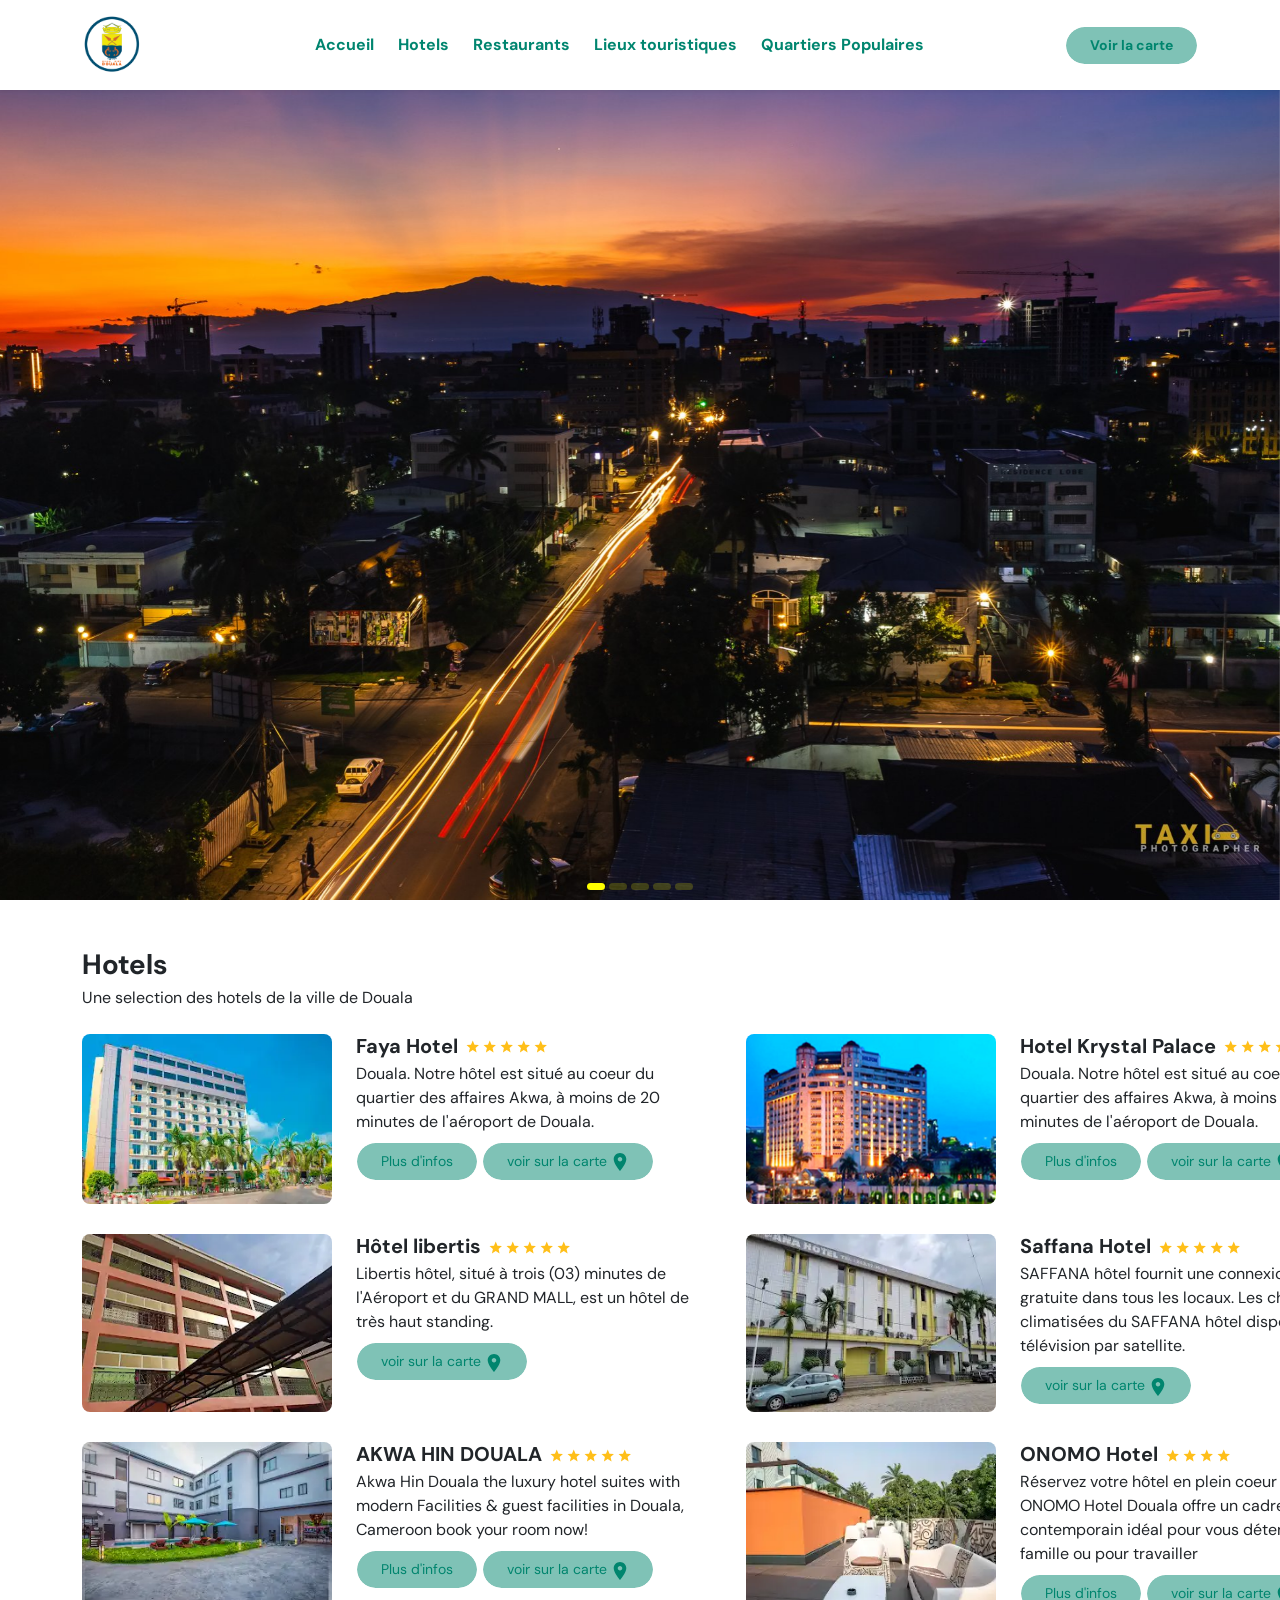
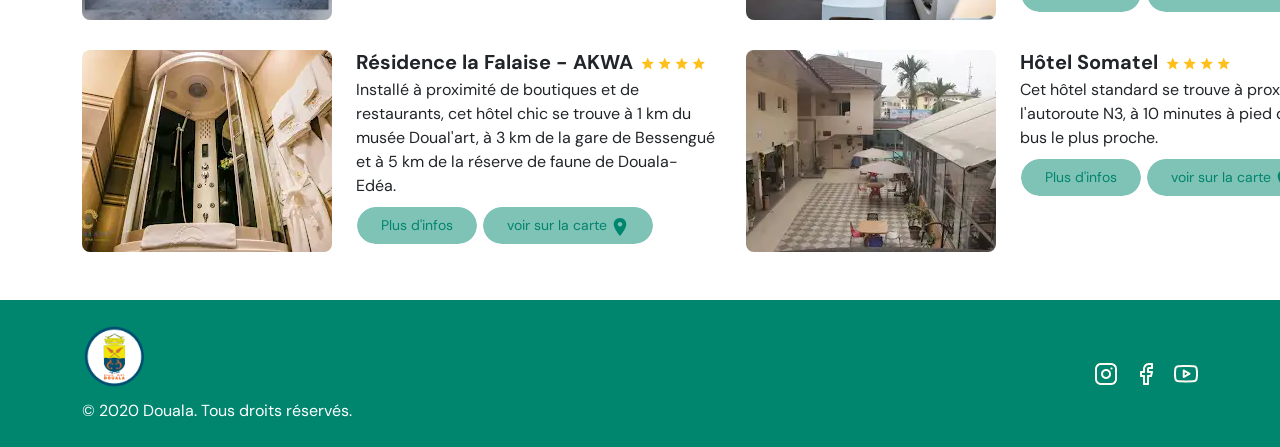
==== commit d7ecbfcd: "Correcton des bugs d'affichage" ====
--- a/pages/hotels.html
+++ b/pages/hotels.html
@@ -1,409 +1,577 @@
-<!doctype html>
+<!DOCTYPE html>
 <html lang="en">
-<head>
-    <meta charset="UTF-8">
-    <meta content="width=device-width, user-scalable=no, initial-scale=1.0, maximum-scale=1.0, minimum-scale=1.0"
-          name="viewport">
-    <meta content="ie=edge" http-equiv="X-UA-Compatible">
-    <title>Douala - Lieux touristiques</title>
+  <head>
+    <meta charset="UTF-8" />
+    <meta
+      content="width=device-width, user-scalable=no, initial-scale=1.0, maximum-scale=1.0, minimum-scale=1.0"
+      name="viewport"
+    />
+    <meta content="ie=edge" http-equiv="X-UA-Compatible" />
+    <!-- Primary Meta Tags -->
+    <meta content="Douala - Lieux touristiques" name="title" />
+    <meta
+      content="Les differents Hotels de la ville de Douala."
+      name="description"
+    />
+
+    <!-- Open Graph / Facebook -->
+    <meta content="website" property="og:type" />
+    <meta content="https://website-douala.vercel.app/" property="og:url" />
+    <meta content="Douala - Hotels" property="og:title" />
+    <meta
+      content="Les différents grands Hotels de la ville de Douala"
+      property="og:description"
+    />
+    <meta content="/images/logo-douala.png" property="og:image" />
+
+    <!-- Twitter -->
+    <meta content="summary_large_image" property="twitter:card" />
+    <meta content="https://website-douala.vercel.app/" property="twitter:url" />
+    <meta content="Douala - Hotels" property="twitter:title" />
+    <meta
+      content="Les différents grands Hotels de la ville de Douala"
+      property="twitter:description"
+    />
+    <meta content="/images/logo-douala.png" property="twitter:image" />
+    <title>Douala - Hotels</title>
     <!-- Swiper css -->
-    <link href="https://unpkg.com/swiper@8/swiper-bundle.min.css" rel="stylesheet"/>
+    <link
+      href="https://unpkg.com/swiper@8/swiper-bundle.min.css"
+      rel="stylesheet"
+    />
     <!-- Bootstrap css -->
-    <link crossorigin="anonymous" href="https://cdn.jsdelivr.net/npm/bootstrap@5.1.3/dist/css/bootstrap.min.css"
-          integrity="sha384-1BmE4kWBq78iYhFldvKuhfTAU6auU8tT94WrHftjDbrCEXSU1oBoqyl2QvZ6jIW3" rel="stylesheet">
+    <link
+      crossorigin="anonymous"
+      href="https://cdn.jsdelivr.net/npm/bootstrap@5.1.3/dist/css/bootstrap.min.css"
+      integrity="sha384-1BmE4kWBq78iYhFldvKuhfTAU6auU8tT94WrHftjDbrCEXSU1oBoqyl2QvZ6jIW3"
+      rel="stylesheet"
+    />
     <!-- Style css -->
-    <link href="../assets/css/style.css" rel="stylesheet">
-    <link href="../assets/css/hotels.css" rel="stylesheet">
-
-</head>
-<body>
-
-<header class="header position-fixed top-0 w-100 bg-white">
-    <div class="header-container container m-auto h-100 d-flex align-items-center justify-content-between">
+    <link href="../assets/css/style.css" rel="stylesheet" />
+    <link href="../assets/css/hotels.css" rel="stylesheet" />
+
+    <link
+      href="/images/logo-douala.png"
+      rel="shortcut icon"
+      type="image/png"
+    />
+  </head>
+  <body>
+      
+    <!-- Header -->
+    <header class="header position-fixed top-0 w-100 bg-white">
+      <div
+        class="header-container container m-auto h-100 d-flex align-items-center justify-content-between"
+      >
         <a class="logo d-flex" href="/index.html">
-            <img alt="logo CUD Douala" src="../images/logo-douala.png">
+          <img alt="logo CUD Douala" src="../images/logo-douala.png" />
         </a>
 
         <ul class="navbar-menu d-flex align-items-center gap-2 fw-bold h-100">
-            <li class="menu-item overflow-hidden"><a class="menu-link" href="/index.html">Accueil</a></li>
-            <li class="menu-item overflow-hidden"><a class="menu-link" href="hotels.html">Hotels</a></li>
-            <li class="menu-item overflow-hidden"><a class="menu-link" href="restaurants.html">Restaurants</a>
-            </li>
-            <li class="menu-item overflow-hidden"><a class="menu-link" href="lieux-touristiques.html">Lieux
-                touristiques</a></li>
-            <li class="menu-item overflow-hidden"><a class="menu-link" href="quartiers-populaires.html">Quartiers
-                Populaires</a></li>
+          <li class="menu-item overflow-hidden">
+            <a class="menu-link" href="/index.html">Accueil</a>
+          </li>
+          <li class="menu-item overflow-hidden">
+            <a class="menu-link" href="hotels.html">Hotels</a>
+          </li>
+          <li class="menu-item overflow-hidden">
+            <a class="menu-link" href="restaurants.html">Restaurants</a>
+          </li>
+          <li class="menu-item overflow-hidden">
+            <a class="menu-link" href="lieux-touristiques.html"
+              >Lieux touristiques</a
+            >
+          </li>
+          <li class="menu-item overflow-hidden">
+            <a class="menu-link" href="quartiers-populaires.html"
+              >Quartiers Populaires</a
+            >
+          </li>
         </ul>
 
         <button class="hamburger-btn">
-            <span class="hamburger-btn__line"></span>
+          <span class="hamburger-btn__line"></span>
         </button>
 
-        <a class="button fw-bold" href="#map">Voir la carte</a>
+        <a class="button fw-bold" href="/index.html#map">Voir la carte</a>
+      </div>
+    </header>
+
+    <!-- Slides -->
+    <div class="hero swiper">
+      <div class="swiper-wrapper">
+        <div class="swiper-slide">
+          <img
+            alt="image de la ville de douala en pleine nuit"
+            src="../images/nigth.jpg"
+          />
+        </div>
+        <div class="swiper-slide">
+          <img alt="baies du fleuve wouri" src="../images/wouri-bay.jpg" />
+        </div>
+        <div class="swiper-slide">
+          <img alt="Stade de japoma" src="../images/stade.jpg" />
+        </div>
+        <div class="swiper-slide">
+          <img
+            alt="Cathedrale saint pierre et paul de Douala"
+            src="../images/cathedrale.jpg"
+          />
+        </div>
+        <div class="swiper-slide">
+          <img alt="Parcours vita" src="../images/parcours-vita.jpg" />
+        </div>
+      </div>
+
+      <div
+        class="swiper-pagination d-flex align-items-center justify-content-center gap-1"
+      ></div>
     </div>
-</header>
-
-<div class="hero swiper">
-    <div class="swiper-wrapper">
-        <div class="swiper-slide">
-            <img alt="image de la ville de douala en pleine nuit" src="../images/nigth.jpg">
-        </div>
-        <div class="swiper-slide">
-            <img alt="baies du fleuve wouri" src="../images/wouri-bay.jpg">
-        </div>
-        <div class="swiper-slide">
-            <img alt="Stade de japoma" src="../images/stade.jpg">
-        </div>
-        <div class="swiper-slide">
-            <img alt="Cathedrale saint pierre et paul de Douala" src="../images/cathedrale.jpg">
-        </div>
-        <div class="swiper-slide">
-            <img alt="Parcours vita" src="../images/parcours-vita.jpg">
-        </div>
-    </div>
-
-    <div class="swiper-pagination d-flex align-items-center justify-content-center gap-1"></div>
-</div>
-
-<div class="hotels py-5">
-    <div class="container m-auto">
+
+    <!-- Liste des Hotels -->
+    <div class="hotels py-5">
+      <div class="container m-auto">
         <h3 class="fw-bold mb-1">Hotels</h3>
         <p class="mb-4">Une selection des hotels de la ville de Douala</p>
 
         <div class="hotels-content">
-            <div class="hotel d-flex flex-column gap-4">
-                <div class="hotel-img">
-                    <img alt="image d'un hotel" src="/images/faya.webp">
-                </div>
-
-                <div class="hotel-infos">
-                    <div class="d-flex gap-2">
-                        <h3 class="hotel-infos__title fw-bold mb-1">Faya Hotel</h3>
-                        <div class="hotel-infos__stars">
-                            <img alt="star icon" src="/images/star.svg">
-                            <img alt="star icon" src="/images/star.svg">
-                            <img alt="star icon" src="/images/star.svg">
-                            <img alt="star icon" src="/images/star.svg">
-                            <img alt="star icon" src="/images/star.svg">
-                        </div>
-                    </div>
-
-                    <p class="hotel-infos__text mb-2">
-                        Douala. Notre hôtel est situé au coeur du quartier des affaires Akwa, à moins
-                        de 20 minutes de l'aéroport de Douala.
-                    </p>
-
-                    <div class="btns">
-                        <a class="button d-inline-block" href="http://www.fayahotel.com/">Plus d'infos</a>
-                        <a class="button d-inline-block" href="https://goo.gl/maps/s8HPy2hYcVVmaNhNA">
-                            <span>voir sur la carte</span>
-                            <svg fill="none" height="80" viewBox="0 0 56 80" width="56"
-                                 xmlns="http://www.w3.org/2000/svg">
-                                <path d="M28 0C12.52 0 0 12.52 0 28C0 49 28 80 28 80C28 80 56 49 56 28C56 12.52 43.48 0 28 0ZM28 38C22.48 38 18 33.52 18 28C18 22.48 22.48 18 28 18C33.52 18 38 22.48 38 28C38 33.52 33.52 38 28 38Z"
-                                      fill="black"/>
-                            </svg>
-
-                        </a>
-                    </div>
-
-                </div>
-            </div>
-            <div class="hotel d-flex flex-column gap-4">
-                <div class="hotel-img">
-                    <img alt="image d'un hotel" src="/images/hotels.png">
-                </div>
-
-                <div class="hotel-infos">
-                    <div class="d-flex gap-2">
-                        <h3 class="hotel-infos__title fw-bold mb-1">Hotel Krystal Palace</h3>
-                        <div class="hotel-infos__stars">
-                            <img alt="star icon" src="/images/star.svg">
-                            <img alt="star icon" src="/images/star.svg">
-                            <img alt="star icon" src="/images/star.svg">
-                            <img alt="star icon" src="/images/star.svg">
-                            <img alt="star icon" src="/images/star.svg">
-                        </div>
-                    </div>
-
-                    <p class="hotel-infos__text mb-2">
-                        Douala. Notre hôtel est situé au coeur du quartier des affaires Akwa, à moins
-                        de 20 minutes de l'aéroport de Douala.
-                    </p>
-
-                    <div class="btns">
-                        <a class="button d-inline-block" href="http://www.krystalpalacedouala.com/">Plus d'infos</a>
-                        <a class="button d-inline-block" href="https://goo.gl/maps/UtaBmJW7RYrkADUBA">
-                            <span>voir sur la carte</span>
-                            <svg fill="none" height="80" viewBox="0 0 56 80" width="56"
-                                 xmlns="http://www.w3.org/2000/svg">
-                                <path d="M28 0C12.52 0 0 12.52 0 28C0 49 28 80 28 80C28 80 56 49 56 28C56 12.52 43.48 0 28 0ZM28 38C22.48 38 18 33.52 18 28C18 22.48 22.48 18 28 18C33.52 18 38 22.48 38 28C38 33.52 33.52 38 28 38Z"
-                                      fill="black"/>
-                            </svg>
-
-                        </a>
-                    </div>
-
-                </div>
-            </div>
-            <div class="hotel d-flex flex-column gap-4">
-                <div class="hotel-img">
-                    <img alt="image d'un hotel" src="/images/libertis.webp">
-                </div>
-
-                <div class="hotel-infos">
-                    <div class="d-flex gap-2">
-                        <h3 class="hotel-infos__title fw-bold mb-1">Hôtel libertis</h3>
-                        <div class="hotel-infos__stars">
-                            <img alt="star icon" src="/images/star.svg">
-                            <img alt="star icon" src="/images/star.svg">
-                            <img alt="star icon" src="/images/star.svg">
-                            <img alt="star icon" src="/images/star.svg">
-                            <img alt="star icon" src="/images/star.svg">
-                        </div>
-                    </div>
-
-                    <p class="hotel-infos__text mb-2">
-                        Libertis hôtel, situé à trois (03) minutes de l'Aéroport et du GRAND MALL, est un hôtel de très
-                        haut standing.
-                    </p>
-
-                    <div class="btns">
-                        <a class="button d-inline-block" href="https://goo.gl/maps/4qAh7TgRp7Hg4qQy8">
-                            <span>voir sur la carte</span>
-                            <svg fill="none" height="80" viewBox="0 0 56 80" width="56"
-                                 xmlns="http://www.w3.org/2000/svg">
-                                <path d="M28 0C12.52 0 0 12.52 0 28C0 49 28 80 28 80C28 80 56 49 56 28C56 12.52 43.48 0 28 0ZM28 38C22.48 38 18 33.52 18 28C18 22.48 22.48 18 28 18C33.52 18 38 22.48 38 28C38 33.52 33.52 38 28 38Z"
-                                      fill="black"/>
-                            </svg>
-
-                        </a>
-                    </div>
-
-                </div>
-            </div>
-            <div class="hotel d-flex flex-column gap-4">
-                <div class="hotel-img">
-                    <img alt="image d'un hotel" src="/images/safana.webp">
-                </div>
-
-                <div class="hotel-infos">
-                    <div class="d-flex gap-2">
-                        <h3 class="hotel-infos__title fw-bold mb-1">Saffana Hotel</h3>
-                        <div class="hotel-infos__stars">
-                            <img alt="star icon" src="/images/star.svg">
-                            <img alt="star icon" src="/images/star.svg">
-                            <img alt="star icon" src="/images/star.svg">
-                            <img alt="star icon" src="/images/star.svg">
-                            <img alt="star icon" src="/images/star.svg">
-                        </div>
-                    </div>
-
-                    <p class="hotel-infos__text mb-2">
-                        SAFFANA hôtel fournit une connexion Wi-Fi gratuite dans tous les locaux. Les chambres
-                        climatisées du SAFFANA hôtel disposent d'une télévision par satellite.
-                    </p>
-
-                    <div class="btns">
-                        <a class="button d-inline-block" href="https://goo.gl/maps/42rto6SjXKsgYpGr9">
-                            <span>voir sur la carte</span>
-                            <svg fill="none" height="80" viewBox="0 0 56 80" width="56"
-                                 xmlns="http://www.w3.org/2000/svg">
-                                <path d="M28 0C12.52 0 0 12.52 0 28C0 49 28 80 28 80C28 80 56 49 56 28C56 12.52 43.48 0 28 0ZM28 38C22.48 38 18 33.52 18 28C18 22.48 22.48 18 28 18C33.52 18 38 22.48 38 28C38 33.52 33.52 38 28 38Z"
-                                      fill="black"/>
-                            </svg>
-
-                        </a>
-                    </div>
-
-                </div>
-            </div>
-
-            <div class="hotel d-flex flex-column gap-4">
-                <div class="hotel-img">
-                    <img alt="image d'un hotel" src="/images/akwa-hin.webp">
-                </div>
-
-                <div class="hotel-infos">
-                    <div class="d-flex gap-2">
-                        <h3 class="hotel-infos__title fw-bold mb-1">AKWA HIN DOUALA</h3>
-                        <div class="hotel-infos__stars">
-                            <img alt="star icon" src="/images/star.svg">
-                            <img alt="star icon" src="/images/star.svg">
-                            <img alt="star icon" src="/images/star.svg">
-                            <img alt="star icon" src="/images/star.svg">
-                            <img alt="star icon" src="/images/star.svg">
-                        </div>
-                    </div>
-
-                    <p class="hotel-infos__text mb-2">
-                        Akwa Hin Douala the luxury hotel suites with modern Facilities & guest facilities
-                        in Douala, Cameroon book your room now!
-                    </p>
-
-                    <div class="btns">
-                        <a class="button d-inline-block" href="https://hotelakwahin.com/">Plus d'infos</a>
-                        <a class="button d-inline-block" href="https://g.page/akwa-hin?share">
-                            <span>voir sur la carte</span>
-                            <svg fill="none" height="80" viewBox="0 0 56 80" width="56"
-                                 xmlns="http://www.w3.org/2000/svg">
-                                <path d="M28 0C12.52 0 0 12.52 0 28C0 49 28 80 28 80C28 80 56 49 56 28C56 12.52 43.48 0 28 0ZM28 38C22.48 38 18 33.52 18 28C18 22.48 22.48 18 28 18C33.52 18 38 22.48 38 28C38 33.52 33.52 38 28 38Z"
-                                      fill="black"/>
-                            </svg>
-
-                        </a>
-                    </div>
-
-                </div>
-            </div>
-
-            <div class="hotel d-flex flex-column gap-4">
-                <div class="hotel-img">
-                    <img alt="image d'un hotel" src="/images/onomo.webp">
-                </div>
-
-                <div class="hotel-infos">
-                    <div class="d-flex gap-2">
-                        <h3 class="hotel-infos__title fw-bold mb-1">ONOMO Hotel</h3>
-                        <div class="hotel-infos__stars">
-                            <img alt="star icon" src="/images/star.svg">
-                            <img alt="star icon" src="/images/star.svg">
-                            <img alt="star icon" src="/images/star.svg">
-                            <img alt="star icon" src="/images/star.svg">
-                        </div>
-                    </div>
-
-                    <p class="hotel-infos__text mb-2">
-                        Réservez votre hôtel en plein coeur de Douala. Le ONOMO Hotel Douala offre un cadre contemporain
-                        idéal pour vous détendre en famille ou pour travailler
-                    </p>
-
-                    <div class="btns">
-                        <a class="button d-inline-block" href="http://www.onomohotel.com/">Plus d'infos</a>
-                        <a class="button d-inline-block" href="https://g.page/ONOMO-Hotel-Douala?share">
-                            <span>voir sur la carte</span>
-                            <svg fill="none" height="80" viewBox="0 0 56 80" width="56"
-                                 xmlns="http://www.w3.org/2000/svg">
-                                <path d="M28 0C12.52 0 0 12.52 0 28C0 49 28 80 28 80C28 80 56 49 56 28C56 12.52 43.48 0 28 0ZM28 38C22.48 38 18 33.52 18 28C18 22.48 22.48 18 28 18C33.52 18 38 22.48 38 28C38 33.52 33.52 38 28 38Z"
-                                      fill="black"/>
-                            </svg>
-
-                        </a>
-                    </div>
-
-                </div>
-            </div>
-
-            <div class="hotel d-flex flex-column gap-4">
-                <div class="hotel-img">
-                    <img alt="image d'un hotel" src="/images/falaise.webp">
-                </div>
-
-                <div class="hotel-infos">
-                    <div class="d-flex gap-2">
-                        <h3 class="hotel-infos__title fw-bold mb-1">Résidence la Falaise - AKWA</h3>
-                        <div class="hotel-infos__stars">
-                            <img alt="star icon" src="/images/star.svg">
-                            <img alt="star icon" src="/images/star.svg">
-                            <img alt="star icon" src="/images/star.svg">
-                            <img alt="star icon" src="/images/star.svg">
-                        </div>
-                    </div>
-
-                    <p class="hotel-infos__text mb-2">
-                        Installé à proximité de boutiques et de restaurants, cet hôtel chic se trouve à 1 km du musée
-                        Doual'art, à 3 km de la gare de Bessengué et à 5 km de la réserve de faune de Douala-Edéa.
-                    </p>
-
-                    <div class="btns">
-                        <a class="button d-inline-block" href="http://www.hotelresidencelafalaise.com/">Plus d'infos</a>
-                        <a class="button d-inline-block" href="https://goo.gl/maps/hzAtfM2SSAiQXCNJ9">
-                            <span>voir sur la carte</span>
-                            <svg fill="none" height="80" viewBox="0 0 56 80" width="56"
-                                 xmlns="http://www.w3.org/2000/svg">
-                                <path d="M28 0C12.52 0 0 12.52 0 28C0 49 28 80 28 80C28 80 56 49 56 28C56
+          <div class="hotel d-flex flex-column gap-4">
+            <div class="hotel-img">
+              <img alt="image d'un hotel" src="/images/faya.webp" />
+            </div>
+
+            <div class="hotel-infos">
+              <div class="d-flex gap-2">
+                <h3 class="hotel-infos__title fw-bold mb-1">Faya Hotel</h3>
+                <div class="hotel-infos__stars">
+                  <img alt="star icon" src="/images/star.svg" />
+                  <img alt="star icon" src="/images/star.svg" />
+                  <img alt="star icon" src="/images/star.svg" />
+                  <img alt="star icon" src="/images/star.svg" />
+                  <img alt="star icon" src="/images/star.svg" />
+                </div>
+              </div>
+
+              <p class="hotel-infos__text mb-2">
+                Douala. Notre hôtel est situé au coeur du quartier des affaires
+                Akwa, à moins de 20 minutes de l'aéroport de Douala.
+              </p>
+
+              <div class="btns">
+                <a
+                  class="button d-inline-block"
+                  href="http://www.fayahotel.com/"
+                  target="_blank"
+                  >Plus d'infos</a
+                >
+                <a
+                  class="button d-inline-block"
+                  href="https://goo.gl/maps/s8HPy2hYcVVmaNhNA"
+                >
+                  <span>voir sur la carte</span>
+                  <svg
+                    fill="none"
+                    height="80"
+                    viewBox="0 0 56 80"
+                    width="56"
+                    xmlns="http://www.w3.org/2000/svg"
+                  >
+                    <path
+                      d="M28 0C12.52 0 0 12.52 0 28C0 49 28 80 28 80C28 80 56 49 56 28C56 12.52 43.48 0 28 0ZM28 38C22.48 38 18 33.52 18 28C18 22.48 22.48 18 28 18C33.52 18 38 22.48 38 28C38 33.52 33.52 38 28 38Z"
+                      fill="black"
+                    />
+                  </svg>
+                </a>
+              </div>
+            </div>
+          </div>
+          <div class="hotel d-flex flex-column gap-4">
+            <div class="hotel-img">
+              <img alt="image d'un hotel" src="/images/hotels.png" />
+            </div>
+
+            <div class="hotel-infos">
+              <div class="d-flex gap-2">
+                <h3 class="hotel-infos__title fw-bold mb-1">
+                  Hotel Krystal Palace
+                </h3>
+                <div class="hotel-infos__stars">
+                  <img alt="star icon" src="/images/star.svg" />
+                  <img alt="star icon" src="/images/star.svg" />
+                  <img alt="star icon" src="/images/star.svg" />
+                  <img alt="star icon" src="/images/star.svg" />
+                  <img alt="star icon" src="/images/star.svg" />
+                </div>
+              </div>
+
+              <p class="hotel-infos__text mb-2">
+                Douala. Notre hôtel est situé au coeur du quartier des affaires
+                Akwa, à moins de 20 minutes de l'aéroport de Douala.
+              </p>
+
+              <div class="btns">
+                <a
+                  class="button d-inline-block"
+                  href="http://www.krystalpalacedouala.com/"
+                  target="_blank"
+                  >Plus d'infos</a
+                >
+                <a
+                  class="button d-inline-block"
+                  href="https://goo.gl/maps/UtaBmJW7RYrkADUBA"
+                >
+                  <span>voir sur la carte</span>
+                  <svg
+                    fill="none"
+                    height="80"
+                    viewBox="0 0 56 80"
+                    width="56"
+                    xmlns="http://www.w3.org/2000/svg"
+                  >
+                    <path
+                      d="M28 0C12.52 0 0 12.52 0 28C0 49 28 80 28 80C28 80 56 49 56 28C56 12.52 43.48 0 28 0ZM28 38C22.48 38 18 33.52 18 28C18 22.48 22.48 18 28 18C33.52 18 38 22.48 38 28C38 33.52 33.52 38 28 38Z"
+                      fill="black"
+                    />
+                  </svg>
+                </a>
+              </div>
+            </div>
+          </div>
+          <div class="hotel d-flex flex-column gap-4">
+            <div class="hotel-img">
+              <img alt="image d'un hotel" src="/images/libertis.webp" />
+            </div>
+
+            <div class="hotel-infos">
+              <div class="d-flex gap-2">
+                <h3 class="hotel-infos__title fw-bold mb-1">Hôtel libertis</h3>
+                <div class="hotel-infos__stars">
+                  <img alt="star icon" src="/images/star.svg" />
+                  <img alt="star icon" src="/images/star.svg" />
+                  <img alt="star icon" src="/images/star.svg" />
+                  <img alt="star icon" src="/images/star.svg" />
+                  <img alt="star icon" src="/images/star.svg" />
+                </div>
+              </div>
+
+              <p class="hotel-infos__text mb-2">
+                Libertis hôtel, situé à trois (03) minutes de l'Aéroport et du
+                GRAND MALL, est un hôtel de très haut standing.
+              </p>
+
+              <div class="btns">
+                <a
+                  class="button d-inline-block"
+                  href="https://goo.gl/maps/4qAh7TgRp7Hg4qQy8"
+                >
+                  <span>voir sur la carte</span>
+                  <svg
+                    fill="none"
+                    height="80"
+                    viewBox="0 0 56 80"
+                    width="56"
+                    xmlns="http://www.w3.org/2000/svg"
+                  >
+                    <path
+                      d="M28 0C12.52 0 0 12.52 0 28C0 49 28 80 28 80C28 80 56 49 56 28C56 12.52 43.48 0 28 0ZM28 38C22.48 38 18 33.52 18 28C18 22.48 22.48 18 28 18C33.52 18 38 22.48 38 28C38 33.52 33.52 38 28 38Z"
+                      fill="black"
+                    />
+                  </svg>
+                </a>
+              </div>
+            </div>
+          </div>
+          <div class="hotel d-flex flex-column gap-4">
+            <div class="hotel-img">
+              <img alt="image d'un hotel" src="/images/safana.webp" />
+            </div>
+
+            <div class="hotel-infos">
+              <div class="d-flex gap-2">
+                <h3 class="hotel-infos__title fw-bold mb-1">Saffana Hotel</h3>
+                <div class="hotel-infos__stars">
+                  <img alt="star icon" src="/images/star.svg" />
+                  <img alt="star icon" src="/images/star.svg" />
+                  <img alt="star icon" src="/images/star.svg" />
+                  <img alt="star icon" src="/images/star.svg" />
+                  <img alt="star icon" src="/images/star.svg" />
+                </div>
+              </div>
+
+              <p class="hotel-infos__text mb-2">
+                SAFFANA hôtel fournit une connexion Wi-Fi gratuite dans tous les
+                locaux. Les chambres climatisées du SAFFANA hôtel disposent
+                d'une télévision par satellite.
+              </p>
+
+              <div class="btns">
+                <a
+                  class="button d-inline-block"
+                  href="https://goo.gl/maps/42rto6SjXKsgYpGr9"
+                >
+                  <span>voir sur la carte</span>
+                  <svg
+                    fill="none"
+                    height="80"
+                    viewBox="0 0 56 80"
+                    width="56"
+                    xmlns="http://www.w3.org/2000/svg"
+                  >
+                    <path
+                      d="M28 0C12.52 0 0 12.52 0 28C0 49 28 80 28 80C28 80 56 49 56 28C56 12.52 43.48 0 28 0ZM28 38C22.48 38 18 33.52 18 28C18 22.48 22.48 18 28 18C33.52 18 38 22.48 38 28C38 33.52 33.52 38 28 38Z"
+                      fill="black"
+                    />
+                  </svg>
+                </a>
+              </div>
+            </div>
+          </div>
+
+          <div class="hotel d-flex flex-column gap-4">
+            <div class="hotel-img">
+              <img alt="image d'un hotel" src="/images/akwa-hin.webp" />
+            </div>
+
+            <div class="hotel-infos">
+              <div class="d-flex gap-2">
+                <h3 class="hotel-infos__title fw-bold mb-1">AKWA HIN DOUALA</h3>
+                <div class="hotel-infos__stars">
+                  <img alt="star icon" src="/images/star.svg" />
+                  <img alt="star icon" src="/images/star.svg" />
+                  <img alt="star icon" src="/images/star.svg" />
+                  <img alt="star icon" src="/images/star.svg" />
+                  <img alt="star icon" src="/images/star.svg" />
+                </div>
+              </div>
+
+              <p class="hotel-infos__text mb-2">
+                Akwa Hin Douala the luxury hotel suites with modern Facilities &
+                guest facilities in Douala, Cameroon book your room now!
+              </p>
+
+              <div class="btns">
+                <a
+                  class="button d-inline-block"
+                  href="https://hotelakwahin.com/"
+                  >Plus d'infos</a
+                >
+                <a
+                  class="button d-inline-block"
+                  href="https://g.page/akwa-hin?share"
+                >
+                  <span>voir sur la carte</span>
+                  <svg
+                    fill="none"
+                    height="80"
+                    viewBox="0 0 56 80"
+                    width="56"
+                    xmlns="http://www.w3.org/2000/svg"
+                  >
+                    <path
+                      d="M28 0C12.52 0 0 12.52 0 28C0 49 28 80 28 80C28 80 56 49 56 28C56 12.52 43.48 0 28 0ZM28 38C22.48 38 18 33.52 18 28C18 22.48 22.48 18 28 18C33.52 18 38 22.48 38 28C38 33.52 33.52 38 28 38Z"
+                      fill="black"
+                    />
+                  </svg>
+                </a>
+              </div>
+            </div>
+          </div>
+
+          <div class="hotel d-flex flex-column gap-4">
+            <div class="hotel-img">
+              <img alt="image d'un hotel" src="/images/onomo.webp" />
+            </div>
+
+            <div class="hotel-infos">
+              <div class="d-flex gap-2">
+                <h3 class="hotel-infos__title fw-bold mb-1">ONOMO Hotel</h3>
+                <div class="hotel-infos__stars">
+                  <img alt="star icon" src="/images/star.svg" />
+                  <img alt="star icon" src="/images/star.svg" />
+                  <img alt="star icon" src="/images/star.svg" />
+                  <img alt="star icon" src="/images/star.svg" />
+                </div>
+              </div>
+
+              <p class="hotel-infos__text mb-2">
+                Réservez votre hôtel en plein coeur de Douala. Le ONOMO Hotel
+                Douala offre un cadre contemporain idéal pour vous détendre en
+                famille ou pour travailler
+              </p>
+
+              <div class="btns">
+                <a
+                  class="button d-inline-block"
+                  href="http://www.onomohotel.com/"
+                  >Plus d'infos</a
+                >
+                <a
+                  class="button d-inline-block"
+                  href="https://g.page/ONOMO-Hotel-Douala?share"
+                >
+                  <span>voir sur la carte</span>
+                  <svg
+                    fill="none"
+                    height="80"
+                    viewBox="0 0 56 80"
+                    width="56"
+                    xmlns="http://www.w3.org/2000/svg"
+                  >
+                    <path
+                      d="M28 0C12.52 0 0 12.52 0 28C0 49 28 80 28 80C28 80 56 49 56 28C56 12.52 43.48 0 28 0ZM28 38C22.48 38 18 33.52 18 28C18 22.48 22.48 18 28 18C33.52 18 38 22.48 38 28C38 33.52 33.52 38 28 38Z"
+                      fill="black"
+                    />
+                  </svg>
+                </a>
+              </div>
+            </div>
+          </div>
+
+          <div class="hotel d-flex flex-column gap-4">
+            <div class="hotel-img">
+              <img alt="image d'un hotel" src="/images/falaise.webp" />
+            </div>
+
+            <div class="hotel-infos">
+              <div class="d-flex gap-2">
+                <h3 class="hotel-infos__title fw-bold mb-1">
+                  Résidence la Falaise - AKWA
+                </h3>
+                <div class="hotel-infos__stars">
+                  <img alt="star icon" src="/images/star.svg" />
+                  <img alt="star icon" src="/images/star.svg" />
+                  <img alt="star icon" src="/images/star.svg" />
+                  <img alt="star icon" src="/images/star.svg" />
+                </div>
+              </div>
+
+              <p class="hotel-infos__text mb-2">
+                Installé à proximité de boutiques et de restaurants, cet hôtel
+                chic se trouve à 1 km du musée Doual'art, à 3 km de la gare de
+                Bessengué et à 5 km de la réserve de faune de Douala-Edéa.
+              </p>
+
+              <div class="btns">
+                <a
+                  class="button d-inline-block"
+                  href="http://www.hotelresidencelafalaise.com/"
+                  >Plus d'infos</a
+                >
+                <a
+                  class="button d-inline-block"
+                  href="https://goo.gl/maps/hzAtfM2SSAiQXCNJ9"
+                >
+                  <span>voir sur la carte</span>
+                  <svg
+                    fill="none"
+                    height="80"
+                    viewBox="0 0 56 80"
+                    width="56"
+                    xmlns="http://www.w3.org/2000/svg"
+                  >
+                    <path
+                      d="M28 0C12.52 0 0 12.52 0 28C0 49 28 80 28 80C28 80 56 49 56 28C56
                                 12.52 43.48 0 28 0ZM28 38C22.48 38 18 33.52 18 28C18 22.48 22.48 18 28 18C33.52 18 38
                                 22.48 38 28C38 33.52 33.52 38 28 38Z"
-                                      fill="black"/>
-                            </svg>
-
-                        </a>
-                    </div>
-
-                </div>
-            </div>
-
-            <div class="hotel d-flex flex-column gap-4">
-                <div class="hotel-img">
-                    <img alt="image d'un hotel" src="/images/somatel.webp">
-                </div>
-
-                <div class="hotel-infos">
-                    <div class="d-flex gap-2">
-                        <h3 class="hotel-infos__title fw-bold mb-1">Hôtel Somatel</h3>
-                        <div class="hotel-infos__stars">
-                            <img alt="star icon" src="/images/star.svg">
-                            <img alt="star icon" src="/images/star.svg">
-                            <img alt="star icon" src="/images/star.svg">
-                            <img alt="star icon" src="/images/star.svg">
-                        </div>
-                    </div>
-
-                    <p class="hotel-infos__text mb-2">
-                        Cet hôtel standard se trouve à proximité de l'autoroute N3, à 10 minutes à pied de l'arrêt de
-                        bus le plus proche.
-                    </p>
-
-                    <div class="btns">
-                        <a class="button d-inline-block" href="http://www.somateldoualahotel.com/">Plus d'infos</a>
-                        <a class="button d-inline-block" href="https://goo.gl/maps/DBKdQ818kV7ibtwN8">
-                            <span>voir sur la carte</span>
-                            <svg fill="none" height="80" viewBox="0 0 56 80" width="56"
-                                 xmlns="http://www.w3.org/2000/svg">
-                                <path d="M28 0C12.52 0 0 12.52 0 28C0 49 28 80 28 80C28 80 56 49 56 28C56
+                      fill="black"
+                    />
+                  </svg>
+                </a>
+              </div>
+            </div>
+          </div>
+
+          <div class="hotel d-flex flex-column gap-4">
+            <div class="hotel-img">
+              <img alt="image d'un hotel" src="/images/somatel.webp" />
+            </div>
+
+            <div class="hotel-infos">
+              <div class="d-flex gap-2">
+                <h3 class="hotel-infos__title fw-bold mb-1">Hôtel Somatel</h3>
+                <div class="hotel-infos__stars">
+                  <img alt="star icon" src="/images/star.svg" />
+                  <img alt="star icon" src="/images/star.svg" />
+                  <img alt="star icon" src="/images/star.svg" />
+                  <img alt="star icon" src="/images/star.svg" />
+                </div>
+              </div>
+
+              <p class="hotel-infos__text mb-2">
+                Cet hôtel standard se trouve à proximité de l'autoroute N3, à 10
+                minutes à pied de l'arrêt de bus le plus proche.
+              </p>
+
+              <div class="btns">
+                <a
+                  class="button d-inline-block"
+                  href="http://www.somateldoualahotel.com/"
+                  >Plus d'infos</a
+                >
+                <a
+                  class="button d-inline-block"
+                  href="https://goo.gl/maps/DBKdQ818kV7ibtwN8"
+                >
+                  <span>voir sur la carte</span>
+                  <svg
+                    fill="none"
+                    height="80"
+                    viewBox="0 0 56 80"
+                    width="56"
+                    xmlns="http://www.w3.org/2000/svg"
+                  >
+                    <path
+                      d="M28 0C12.52 0 0 12.52 0 28C0 49 28 80 28 80C28 80 56 49 56 28C56
                                 12.52 43.48 0 28 0ZM28 38C22.48 38 18 33.52 18 28C18 22.48 22.48 18 28 18C33.52 18 38
                                 22.48 38 28C38 33.52 33.52 38 28 38Z"
-                                      fill="black"/>
-                            </svg>
-
-                        </a>
-                    </div>
-
-                </div>
-            </div>
-
-        </div>
+                      fill="black"
+                    />
+                  </svg>
+                </a>
+              </div>
+            </div>
+          </div>
+        </div>
+      </div>
     </div>
-</div>
-
-<footer class="footer">
-    <div class="footer-container container m-auto py-4 d-flex flex-column flex-md-row justify-content-between gap-3">
+
+    <!-- Footer -->
+    <footer class="footer">
+      <div
+        class="footer-container container m-auto py-4 d-flex flex-column flex-md-row justify-content-between gap-3"
+      >
         <div class="infos">
-            <a class="logo d-flex mb-2" href="../index.html">
-                <img alt="logo CUD Douala" src="../images/logo-douala.png">
-            </a>
-
-            <p class="copyright">
-                &copy; 2020 Douala. Tous droits réservés.
-            </p>
+          <a class="logo d-flex mb-2" href="../index.html">
+            <img alt="logo CUD Douala" src="../images/logo-douala.png" />
+          </a>
+
+          <p class="copyright">&copy; 2020 Douala. Tous droits réservés.</p>
         </div>
 
         <div class="social-links d-flex align-items-center gap-3">
-            <a class="social-link" href="#"><img alt="instagram icon" src="../images/instagram.png"></a>
-            <a class="social-link" href="#"><img alt="facebook icon" src="../images/facebook.png"></a>
-            <a class="social-link" href="#"><img alt="youtube icon" src="../images/youtube.png"></a>
-        </div>
-    </div>
-</footer>
-
-
-<!-- Swiper Js -->
-<script src="https://unpkg.com/swiper@8/swiper-bundle.min.js"></script>
-<script src="../assets/js/swiper.js"></script>
-<!-- Bootstrap Js -->
-<script crossorigin="anonymous"
-        integrity="sha384-ka7Sk0Gln4gmtz2MlQnikT1wXgYsOg+OMhuP+IlRH9sENBO0LRn5q+8nbTov4+1p"
-        src="https://cdn.jsdelivr.net/npm/bootstrap@5.1.3/dist/js/bootstrap.bundle.min.js"></script>
-<!-- Js -->
-<script src="../assets/js/app.js"></script>
-</body>
-</html>+          <a class="social-link" href="#"
+            ><img alt="instagram icon" src="../images/instagram.png"
+          /></a>
+          <a class="social-link" href="#"
+            ><img alt="facebook icon" src="../images/facebook.png"
+          /></a>
+          <a class="social-link" href="#"
+            ><img alt="youtube icon" src="../images/youtube.png"
+          /></a>
+        </div>
+      </div>
+    </footer>
+
+    <!-- Swiper Js -->
+    <script src="https://unpkg.com/swiper@8/swiper-bundle.min.js"></script>
+    <script src="../assets/js/swiper.js"></script>
+    <!-- Bootstrap Js -->
+    <script
+      crossorigin="anonymous"
+      integrity="sha384-ka7Sk0Gln4gmtz2MlQnikT1wXgYsOg+OMhuP+IlRH9sENBO0LRn5q+8nbTov4+1p"
+      src="https://cdn.jsdelivr.net/npm/bootstrap@5.1.3/dist/js/bootstrap.bundle.min.js"
+    ></script>
+    <!-- Js -->
+    <script src="../assets/js/app.js"></script>
+  </body>
+</html>
